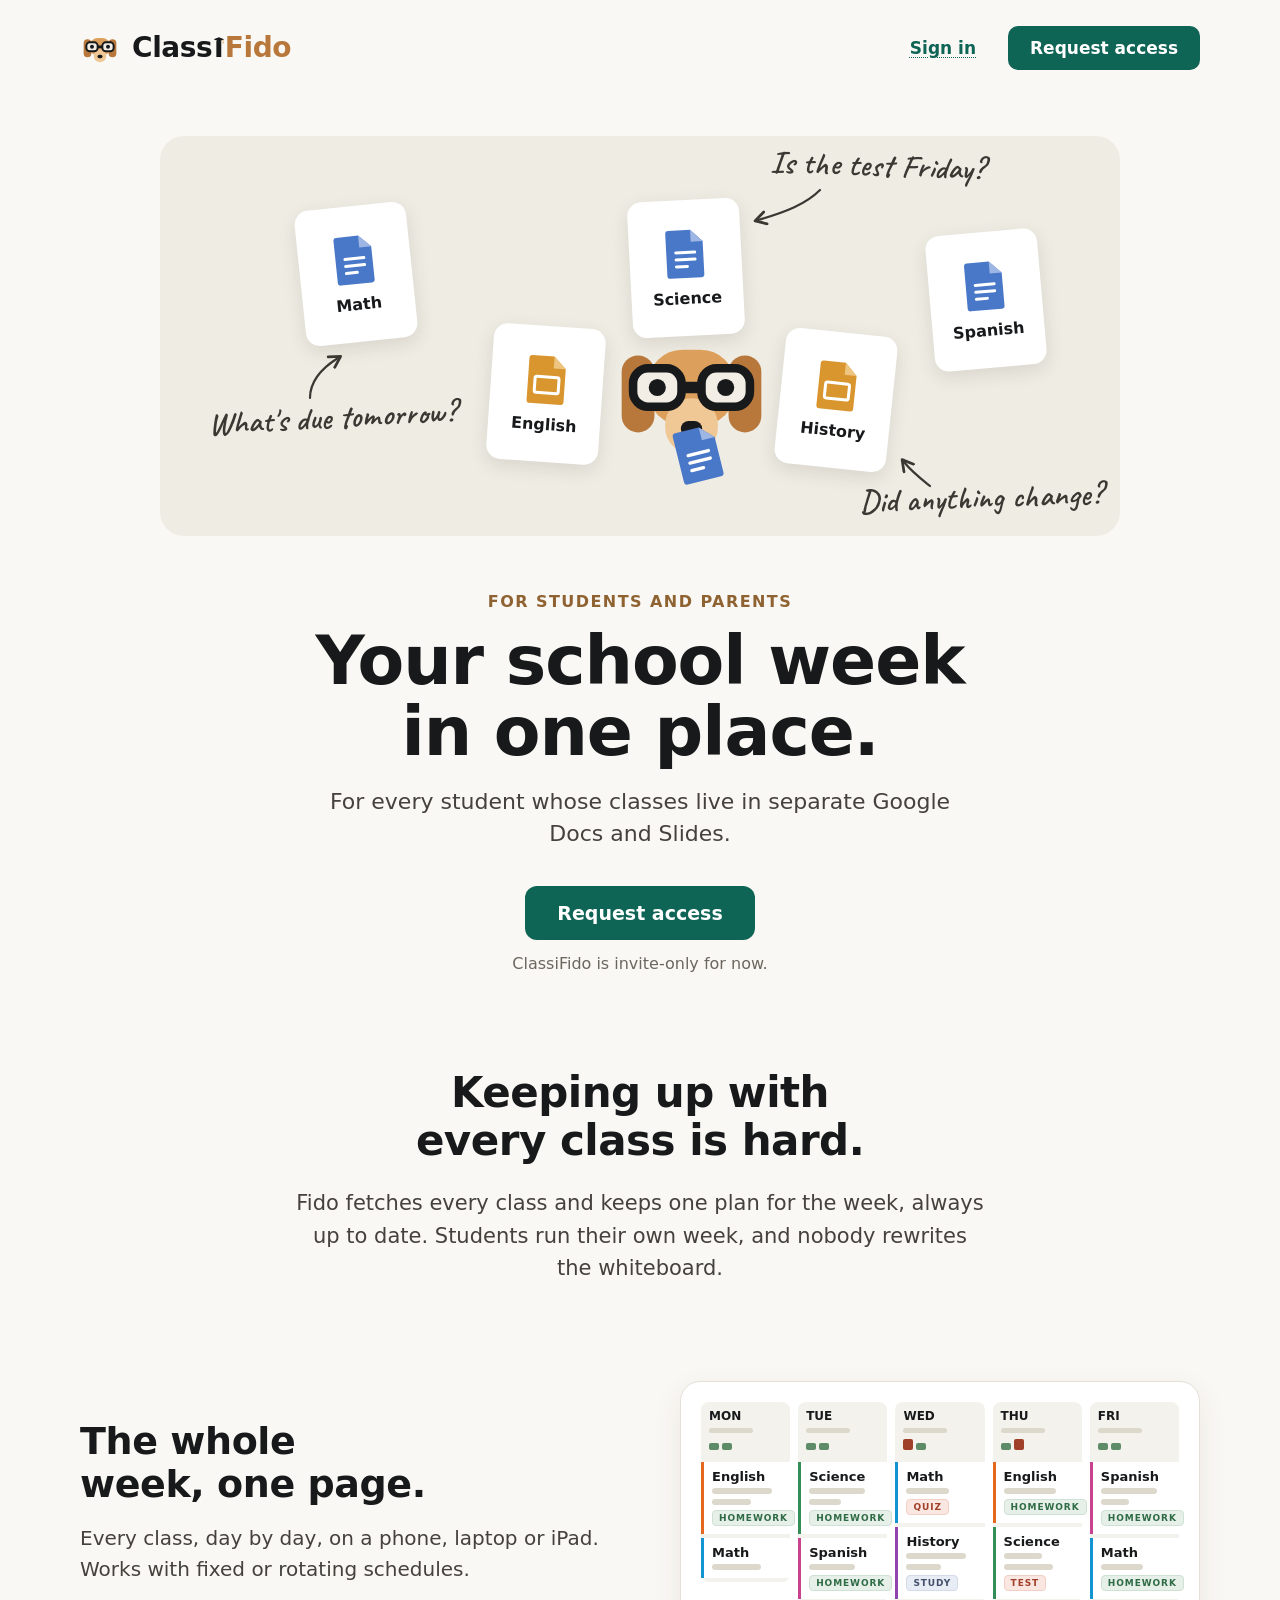
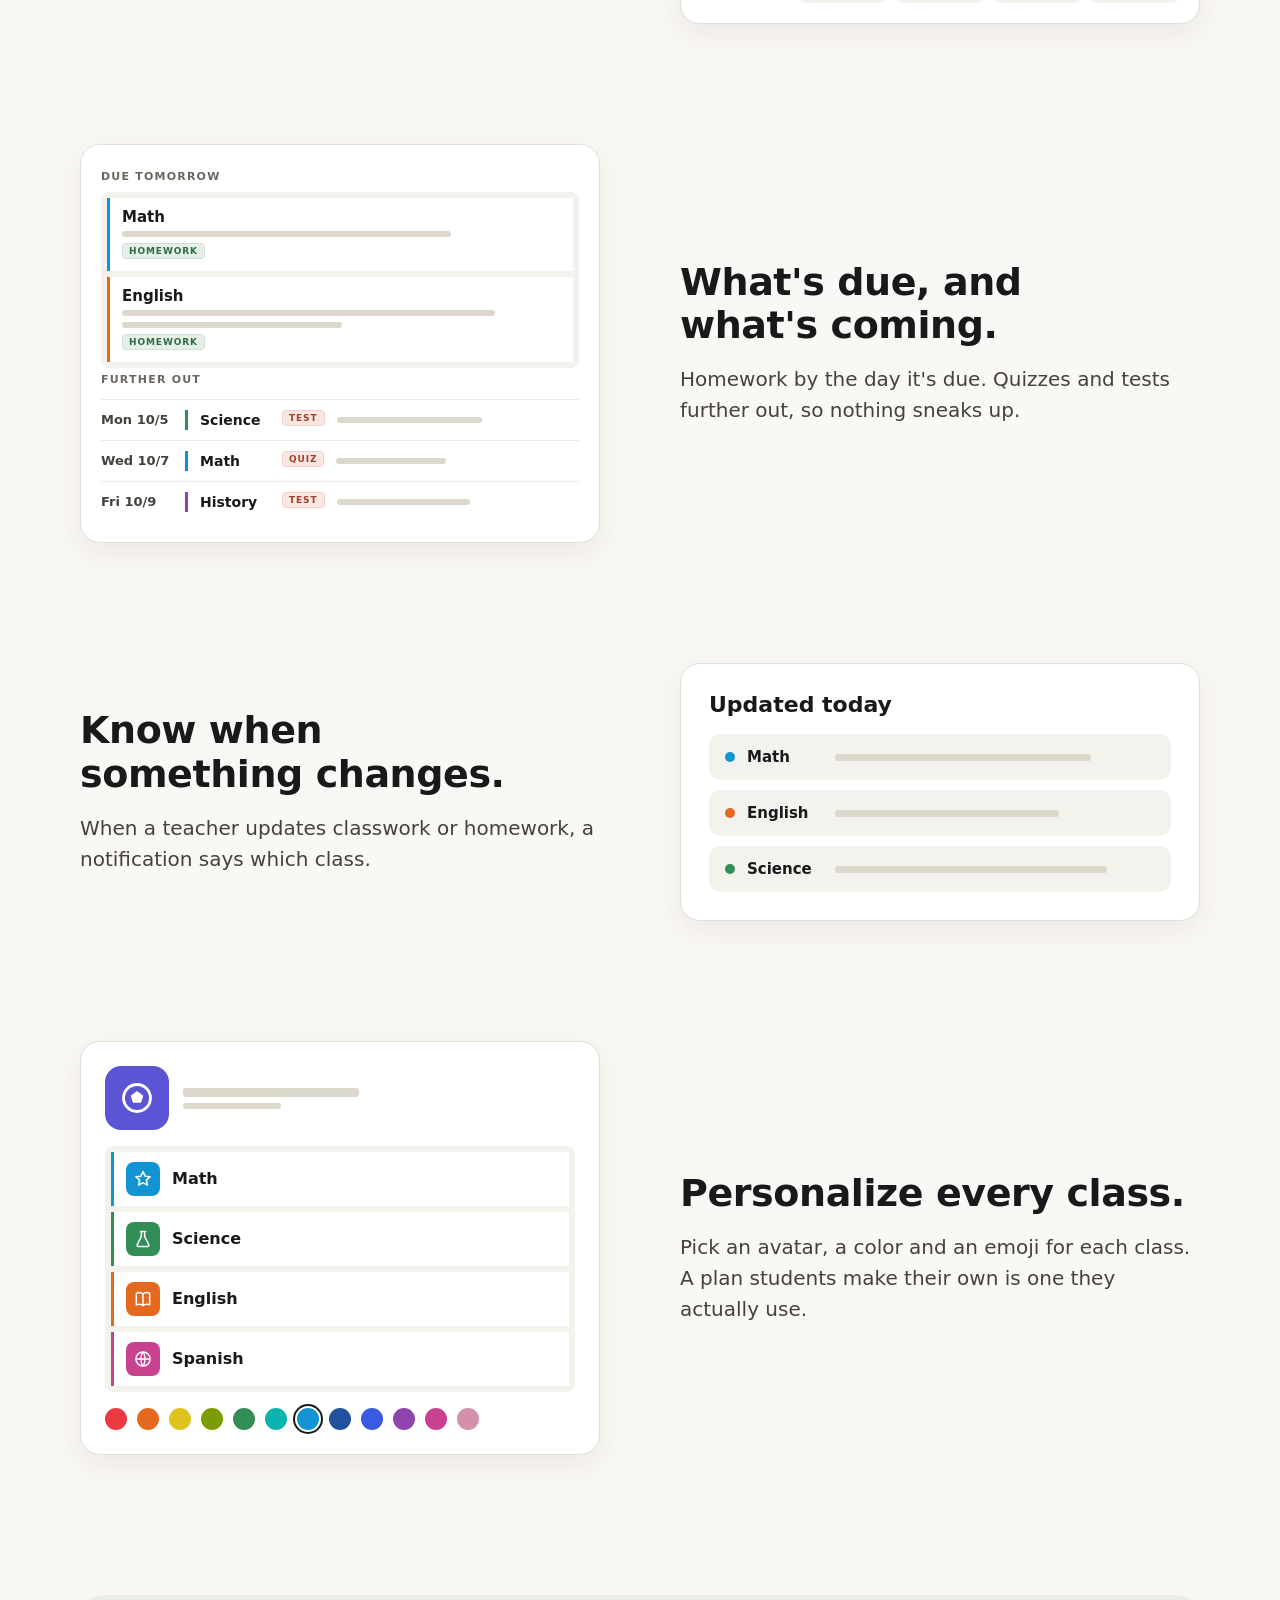
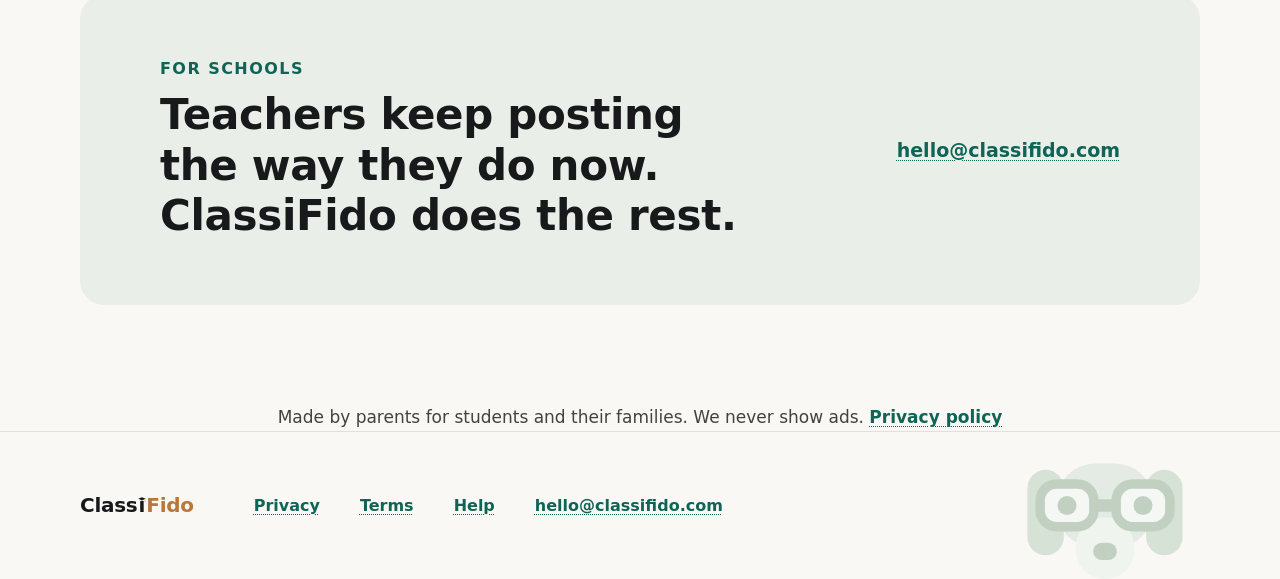
==== index.html @ 6c90ac9f "The homepage the mockups describe, and the name spelled ClassiFido The landing page was a lockup, a " ====
<!doctype html>
<html lang="en">
<head>
<meta charset="utf-8">
<meta name="viewport" content="width=device-width,initial-scale=1">
<title>ClassiFido</title>
<meta name="description" content="For every student whose classes live in separate Google Docs and Slides.">
<meta property="og:type" content="website">
<meta property="og:url" content="https://classifido.com/">
<meta property="og:title" content="ClassiFido">
<meta property="og:description" content="Your school week in one place.">
<style>
/* =========================================================================
 * THE NAME TREATMENT HERE IS A COPY OF THE SIGN-IN PAGE'S OUTPUT.
 * =========================================================================
 *
 * Every value below -- the wordmark rules, the cap's placement and its three
 * em steps -- was taken from what `src/render.py` in the product repo
 * actually rendered, by calling `render.sign_in_page()` and reading the
 * document it returned. Nothing here was redrawn, re-derived, or measured
 * off a screenshot, and the homepage redesign did not touch a character of
 * it: the rules were lifted out of the previous version of this file
 * mechanically and written back.
 *
 * **Why a copy and not a third implementation.** The mortarboard's optical
 * scale is already a deliberate duplication: `web/src/Wordmark.jsx` and
 * `render.py` both hold it because Python cannot import JSX, and
 * `tests/test_wordmark_cap.py` keeps the pair honest with a shared ten-input
 * golden table. A third hand-drawn copy would be a third answer to the same
 * question with no test behind it. This file is a rendered artifact instead:
 * when render.py's changes, re-run it and re-copy. See the README.
 *
 * **The lockup now appears twice on this page, in the bar and in the footer,
 * at two sizes, and that changed nothing here.** `.wordmark` reads
 * `--wordmark` and the cap is in `em`, so a size is asked for by declaring
 * `--wordmark` on the element that wants it -- which `/site.css` does, for
 * those two places, and which leaves `.doc h1` on the privacy and terms pages
 * reading the body-level value it always read.
 *
 * **Everything else this page draws is in `/site.css`**, including `.mark`
 * and `.watermark`: the size and position of an image is layout, and this
 * page now places both of them.
 * ---------------------------------------------------------------------- */
.wordmark {
  font-weight: 600;
  letter-spacing: -.015em;
  line-height: 1;
  white-space: nowrap;
  color: #17191b;
  font-size: var(--wordmark);
}
.i { position: relative; display: inline-block; line-height: 1; margin: 0 .06em; }
.cap {
  position: absolute;
  left: 50%;
  bottom: .60em;
  transform: translateX(-50%);
}
.fido { color: #b8783c; }

/* ---------------------------------------------- sign_in_cap_css(), verbatim */
.cap { width: .40em; height: .304em; }
@media (max-width: 1014px) { .cap { width: .40em; height: .304em; } }
@media (max-width: 612px) { .cap { width: .42em; height: .319em; } }
</style>
<link rel="stylesheet" href="/site.css">
</head>
<body>
<div class="home">
<svg width="0" height="0" aria-hidden="true" focusable="false" style="position:absolute">
<symbol id="doc-text" viewBox="0 0 40 50"><path d="M4 1h22l12 12v33a3 3 0 0 1-3 3H4a3 3 0 0 1-3-3V4a3 3 0 0 1 3-3z" fill="#4a78c8"></path><path d="M26 1v12h12z" fill="#9db6e3"></path><rect x="9" y="22" width="22" height="3" rx="1.5" fill="#fff"></rect><rect x="9" y="29" width="22" height="3" rx="1.5" fill="#fff"></rect><rect x="9" y="36" width="14" height="3" rx="1.5" fill="#fff"></rect></symbol>
<symbol id="doc-slide" viewBox="0 0 40 50"><path d="M4 1h22l12 12v33a3 3 0 0 1-3 3H4a3 3 0 0 1-3-3V4a3 3 0 0 1 3-3z" fill="#d9962e"></path><path d="M26 1v12h12z" fill="#edc580"></path><rect x="8" y="22" width="24" height="16" rx="2" fill="none" stroke="#fff" stroke-width="3"></rect></symbol>
<symbol id="i-face" viewBox="0 0 24 24"><circle cx="12" cy="12" r="8.5" fill="none" stroke="#fff" stroke-width="1.8"></circle><path d="M12 7.5l4 3-1.5 4.5h-5L8 10.5z" fill="#fff"></path></symbol>
<symbol id="i-star" viewBox="0 0 24 24"><path d="M12 3l2.6 5.6 6 .7-4.5 4.1 1.2 6L12 16.4 6.7 19.4l1.2-6L3.4 9.3l6-.7z" fill="none" stroke="#fff" stroke-width="1.8" stroke-linejoin="round"></path></symbol>
<symbol id="i-flask" viewBox="0 0 24 24"><path d="M9 3h6M10 3v6L5 19a1.5 1.5 0 0 0 1.3 2h11.4A1.5 1.5 0 0 0 19 19l-5-10V3" fill="none" stroke="#fff" stroke-width="1.8" stroke-linejoin="round" stroke-linecap="round"></path></symbol>
<symbol id="i-book" viewBox="0 0 24 24"><path d="M4 5c3-1 6-1 8 1 2-2 5-2 8-1v14c-3-1-6-1-8 1-2-2-5-2-8-1z M12 6v14" fill="none" stroke="#fff" stroke-width="1.8" stroke-linejoin="round"></path></symbol>
<symbol id="i-globe" viewBox="0 0 24 24"><circle cx="12" cy="12" r="8.5" fill="none" stroke="#fff" stroke-width="1.8"></circle><path d="M3.5 12h17M12 3.5c3 3 3 14 0 17M12 3.5c-3 3-3 14 0 17" fill="none" stroke="#fff" stroke-width="1.6"></path></symbol>
</svg>

<header class="site-head">
<a class="site-lockup" href="/" aria-label="ClassiFido">
<img class="mark" src="[data-uri]" alt="" aria-hidden="true">
<div class="wordmark" aria-label="ClassiFido">Class<span class="i">ı<img class="cap" src="[data-uri]" alt="" aria-hidden="true"></span><span class="fido">Fido</span></div>
</a>
<nav>
<a href="https://app.classifido.com">Sign in</a>
<a class="btn" href="mailto:hello@classifido.com?subject=Request%20access">Request access</a>
</nav>
</header>

<section class="hero" id="top">
<div class="hero-art">
<div class="hero-card c-math"><svg viewBox="0 0 40 50" aria-hidden="true"><use href="#doc-text"></use></svg><span>Math</span></div><div class="hero-card c-english"><svg viewBox="0 0 40 50" aria-hidden="true"><use href="#doc-slide"></use></svg><span>English</span></div><div class="hero-card c-science"><svg viewBox="0 0 40 50" aria-hidden="true"><use href="#doc-text"></use></svg><span>Science</span></div><div class="hero-card c-history"><svg viewBox="0 0 40 50" aria-hidden="true"><use href="#doc-slide"></use></svg><span>History</span></div><div class="hero-card c-spanish"><svg viewBox="0 0 40 50" aria-hidden="true"><use href="#doc-text"></use></svg><span>Spanish</span></div>
<img class="mark hero-fido" src="[data-uri]" alt="" aria-hidden="true">
<svg class="hero-doc" viewBox="0 0 40 50" aria-hidden="true"><use href="#doc-text"></use></svg>
<svg class="hero-arrows" viewBox="0 0 960 400" preserveAspectRatio="none" aria-hidden="true">
<defs><marker id="ah" viewBox="0 0 10 10" refX="6" refY="5" markerWidth="7" markerHeight="7" orient="auto"><path d="M1 1L8 5L1 9" fill="none" stroke="#3a3833" stroke-width="1.8" stroke-linecap="round" stroke-linejoin="round"></path></marker></defs>
<path d="M150 262 C 150 244, 162 232, 178 222" fill="none" stroke="#3a3833" stroke-width="2.2" stroke-linecap="round" marker-end="url(#ah)"></path>
<path d="M660 54 C 646 68, 626 76, 598 84" fill="none" stroke="#3a3833" stroke-width="2.2" stroke-linecap="round" marker-end="url(#ah)"></path>
<path d="M770 350 C 760 342, 752 336, 744 326" fill="none" stroke="#3a3833" stroke-width="2.2" stroke-linecap="round" marker-end="url(#ah)"></path>
</svg>
<div class="hand h-due">What's due tomorrow?</div>
<div class="hand h-test">Is the test Friday?</div>
<div class="hand h-change">Did anything change?</div>
</div>
<div class="eyebrow">For students and parents</div>
<h1>Your school week in one place.</h1>
<p class="sub">For every student whose classes live in separate Google Docs and&nbsp;Slides.</p>
<a class="btn" href="mailto:hello@classifido.com?subject=Request%20access">Request access</a>
<p class="note">ClassiFido is invite-only for now.</p>
</section>

<section class="turn">
<h2>Keeping up with every class is hard.</h2>
<p>Fido fetches every class and keeps one plan for the week, always up to date. Students run their own week, and nobody rewrites the whiteboard.</p>
</section>

<section class="feature">
<div class="words"><h2>The whole week, one page.</h2><p>Every class, day by day, on a phone, laptop or iPad. Works with fixed or rotating schedules.</p></div>
<div class="shot week" aria-hidden="true"><div class="day"><div class="dhead"><b>MON</b><div class="ghost"></div><div class="dots"><i></i><i></i></div></div><div class="item keep" style="--k:#e4691e;--o:1"><b>English</b><div class="ghost" style="width:85%"></div><div class="ghost" style="width:55%"></div><span class="chip work">HOMEWORK</span></div><div class="item" style="--k:#1293d2"><b>Math</b><div class="ghost" style="width:70%"></div></div></div><div class="day"><div class="dhead"><b>TUE</b><div class="ghost"></div><div class="dots"><i></i><i></i></div></div><div class="item" style="--k:#338d57"><b>Science</b><div class="ghost" style="width:80%"></div><div class="ghost" style="width:45%"></div><span class="chip work">HOMEWORK</span></div><div class="item" style="--k:#c94290"><b>Spanish</b><div class="ghost" style="width:65%"></div><span class="chip work">HOMEWORK</span></div></div><div class="day"><div class="dhead"><b>WED</b><div class="ghost"></div><div class="dots"><i class="tall"></i><i></i></div></div><div class="item" style="--k:#1293d2"><b>Math</b><div class="ghost" style="width:60%"></div><span class="chip exam">QUIZ</span></div><div class="item keep" style="--k:#9045ae;--o:3"><b>History</b><div class="ghost" style="width:85%"></div><div class="ghost" style="width:50%"></div><span class="chip study">STUDY</span></div></div><div class="day"><div class="dhead"><b>THU</b><div class="ghost"></div><div class="dots"><i></i><i class="tall"></i></div></div><div class="item" style="--k:#e4691e"><b>English</b><div class="ghost" style="width:75%"></div><span class="chip work">HOMEWORK</span></div><div class="item keep" style="--k:#338d57;--o:2"><b>Science</b><div class="ghost" style="width:55%"></div><div class="ghost" style="width:70%"></div><span class="chip exam">TEST</span></div></div><div class="day"><div class="dhead"><b>FRI</b><div class="ghost"></div><div class="dots"><i></i><i></i></div></div><div class="item" style="--k:#c94290"><b>Spanish</b><div class="ghost" style="width:80%"></div><div class="ghost" style="width:40%"></div><span class="chip work">HOMEWORK</span></div><div class="item" style="--k:#1293d2"><b>Math</b><div class="ghost" style="width:60%"></div><span class="chip work">HOMEWORK</span></div></div></div>
</section>
<section class="feature flip">
<div class="words"><h2>What's due, and what's coming.</h2><p>Homework by the day it's due. Quizzes and tests further out, so nothing sneaks up.</p></div>
<div class="shot due" aria-hidden="true"><span class="label">DUE TOMORROW</span><div class="stack"><div class="item" style="--k:#1293d2"><b>Math</b><div class="ghost" style="width:75%"></div><span class="chip work">HOMEWORK</span></div><div class="item" style="--k:#e4691e"><b>English</b><div class="ghost" style="width:85%"></div><div class="ghost" style="width:50%"></div><span class="chip work">HOMEWORK</span></div></div><span class="label">FURTHER OUT</span><div><div class="row" style="--k:#338d57"><span class="when">Mon 10/5</span><span class="bar"></span><span class="who">Science</span><span class="chip exam">TEST</span><div class="fill"><div class="ghost" style="width:60%"></div></div></div><div class="row" style="--k:#1293d2"><span class="when">Wed 10/7</span><span class="bar"></span><span class="who">Math</span><span class="chip exam">QUIZ</span><div class="fill"><div class="ghost" style="width:45%"></div></div></div><div class="row" style="--k:#9045ae"><span class="when">Fri 10/9</span><span class="bar"></span><span class="who">History</span><span class="chip exam">TEST</span><div class="fill"><div class="ghost" style="width:55%"></div></div></div></div></div>
</section>
<section class="feature">
<div class="words"><h2>Know when something changes.</h2><p>When a teacher updates classwork or homework, a notification says which class.</p></div>
<div class="shot upd" aria-hidden="true"><div class="title">Updated today</div><div class="rows"><div class="row" style="--k:#1293d2"><span class="dot"></span><span class="who">Math</span><div class="fill"><div class="ghost" style="height:7px;width:80%"></div></div></div><div class="row" style="--k:#e4691e"><span class="dot"></span><span class="who">English</span><div class="fill"><div class="ghost" style="height:7px;width:70%"></div></div></div><div class="row" style="--k:#338d57"><span class="dot"></span><span class="who">Science</span><div class="fill"><div class="ghost" style="height:7px;width:85%"></div></div></div></div></div>
</section>
<section class="feature flip">
<div class="words"><h2>Personalize every class.</h2><p>Pick an avatar, a color and an emoji for each class. A plan students make their own is one they actually use.</p></div>
<div class="shot pers" aria-hidden="true"><div class="me"><span class="av"><svg width="38" height="38" viewBox="0 0 24 24" aria-hidden="true"><use href="#i-face"></use></svg></span><div class="lines"><div class="ghost"></div><div class="ghost"></div></div></div><div class="list"><div class="row" style="--k:#1293d2"><span class="ic"><svg width="20" height="20" viewBox="0 0 24 24" aria-hidden="true"><use href="#i-star"></use></svg></span><b>Math</b></div><div class="row" style="--k:#338d57"><span class="ic"><svg width="20" height="20" viewBox="0 0 24 24" aria-hidden="true"><use href="#i-flask"></use></svg></span><b>Science</b></div><div class="row" style="--k:#e4691e"><span class="ic"><svg width="20" height="20" viewBox="0 0 24 24" aria-hidden="true"><use href="#i-book"></use></svg></span><b>English</b></div><div class="row" style="--k:#c94290"><span class="ic"><svg width="20" height="20" viewBox="0 0 24 24" aria-hidden="true"><use href="#i-globe"></use></svg></span><b>Spanish</b></div></div><div class="swatches"><i class="" style="--k:#ed3942"></i><i class="" style="--k:#e4691e"></i><i class="" style="--k:#dec31e"></i><i class="" style="--k:#7b9c03"></i><i class="" style="--k:#338d57"></i><i class="" style="--k:#09b4ae"></i><i class="on" style="--k:#1293d2"></i><i class="" style="--k:#21519f"></i><i class="" style="--k:#395ae1"></i><i class="" style="--k:#9045ae"></i><i class="" style="--k:#c94290"></i><i class="" style="--k:#d290ab"></i></div></div>
</section>

<section class="schools">
<div>
<div class="eyebrow">For schools</div>
<h2>Teachers keep posting the way they do now. ClassiFido does the rest.</h2>
</div>
<a href="mailto:hello@classifido.com">hello@classifido.com</a>
</section>

<p class="made">Made by parents for students and their families. We never show ads. <a href="/privacy">Privacy policy</a></p>

<footer class="site-footer">
<img class="watermark" src="[data-uri]" alt="" aria-hidden="true">
<div class="foot-lockup"><div class="wordmark" aria-label="ClassiFido">Class<span class="i">ı<img class="cap" src="[data-uri]" alt="" aria-hidden="true"></span><span class="fido">Fido</span></div></div>
<nav>
<a href="/privacy">Privacy</a>
<a href="/terms">Terms</a>
<a href="/help/class-link">Help</a>
<a href="mailto:hello@classifido.com">hello@classifido.com</a>
</nav>
</footer>

</div>
</body>
</html>
---- site.css ----
/* =========================================================================
 * THE ONE STYLESHEET. Every page in this repo links this file and declares
 * nothing of its own that this file already answers.
 * =========================================================================
 *
 * The faces, the ground, the ink, the accent and the whole type scale below
 * were lifted out of `index.html`, which took them from what `src/render.py`
 * in the product repo actually rendered -- see the README. They lived in
 * three copies (index, privacy, terms) until the two documents landed;
 * three copies of one answer is three answers waiting to drift, so they are
 * here once now. Re-copying from render.py means editing THIS file.
 *
 * What is NOT here: the name treatment. `.wordmark` / `.i` / `.cap` /
 * `.fido` and the three cap size rules stay inline in `index.html`, because
 * they are a rendered artifact of one function -- `render.sign_in_page()` --
 * and re-copying them means replacing that block, not editing this file.
 *
 * `.mark` and `.watermark` USED to be named in this sentence and are not any
 * more: they are the size and the position of an image, which is layout, and
 * the homepage now places both in two places each. They live below with the
 * rest of the homepage. The image data itself is untouched and there is still
 * exactly one drawing of the dog and one of the faded dog.
 * ---------------------------------------------------------------------- */

@font-face { font-family: "Source Sans 3"; font-style: normal; font-weight: 400;
             font-display: swap;
             src: url("/fonts/SourceSans3-Regular.ttf.woff2") format("woff2"); }
@font-face { font-family: "Source Sans 3"; font-style: normal; font-weight: 600;
             font-display: swap;
             src: url("/fonts/SourceSans3-Semibold.ttf.woff2") format("woff2"); }
/* The hand-written face, and the ONLY thing set in it is the homepage's three
   notes. Self-hosted like the other two: the mockup pulled this from Google
   Fonts and the privacy policy promises no third-party request of any kind, so
   the file sits in `/fonts` with its OFL notice in `fonts/LICENSE.md`. Weight
   600 only -- there is no other weight of it on this site to want. */
@font-face { font-family: "Caveat"; font-style: normal; font-weight: 600;
             font-display: swap;
             src: url("/fonts/Caveat-SemiBold.woff2") format("woff2"); }

*, *::before, *::after { box-sizing: border-box; }
html, body { height: 100%; }
html { -webkit-text-size-adjust: 100%; }

/* The variable block is the sign-in page's, with the rows this site has no
   element for -- the buttons, the field, the two provider marks -- left out.
   The values that remain are untouched. */
body {
  margin: 0;
  background: #faf8f4;
  color: #17191b;
  font-family: "Source Sans 3", system-ui, sans-serif;
  --col-pad: 80px;
  --wordmark: 46px;
  --small: 16px;
}
@media (max-width: 1014px) {
  body { --col-pad: 64px; --wordmark: 42px; --small: 15.5px;
  }
}
@media (max-width: 612px) {
  body { --col-pad: 26px; --wordmark: 33px; --small: 14.5px;
  }
}

/* ------------------------------------------------------------------ links
 *
 * The face is `web/src/link.css`'s, and the sign-in page's `.secondary`
 * carries the same three declarations for the same reason -- dotted 1px at
 * 3px offset, solid 1.5px on hover. Underlined at rest because the iPad this
 * site is read on has no hover.
 *
 * **600 is the one deliberate departure from `.secondary`.** That control is
 * a de-emphasised way out from under a white button; on the landing page
 * these links are the only controls there is, and `link.css` states an
 * action link takes the accent and 600. Reported rather than taken quietly.
 */
a {
  color: #0e6455;
  font-weight: 600;
  text-decoration: underline dotted;
  text-decoration-thickness: 1px;
  text-underline-offset: 3px;
}
a:hover {
  text-decoration-style: solid;
  text-decoration-thickness: 1.5px;
}
/* The sign-in page's own focus ring, off `.address:focus-visible`. */
a:focus-visible { outline: 2px solid #0e6455; outline-offset: 1px; border-radius: 2px; }

/* **A 44px touch target that costs the copied rhythm nothing.** A link
   standing on its own -- in the landing page's `nav`, in a contact line, in
   a document's footer -- gets 13px top and bottom on a line box of about
   20px, which gets a finger to 46px. That pad is invisible, and left alone
   it would push each group 26px further down than the sign-in page's
   `.action` sits; the negative margins give exactly that pad back, so the
   gaps a reader SEES are the copied ones.

   Scoped, because a link inside running prose must NOT be an inline-block
   with 13px of padding -- in a wrapped paragraph that overlaps the lines
   above and below it. In prose a link takes the face above and the size of
   the sentence it sits in, and nothing more. */
nav a, .contact a {
  display: inline-block;
  font-size: var(--small);
  padding: 13px 4px;
}
nav, .contact { margin: -13px 0; }

/* The row itself. Column-gap is the separator's room; row-gap is what keeps
   the links readable if a narrow phone wraps them. The landing page centres
   this row under its lockup; a document's footer leaves it ranged left with
   the prose above it, which is flex's own default. */
nav {
  display: flex;
  flex-wrap: wrap;
  align-items: center;
  gap: 4px 28px;
}

/* -------------------------------------------------- the document pages
 *
 * /privacy and /terms are a page type the sign-in page has no equivalent of,
 * so the rules below are this repo's own. They are derived from the scale
 * above rather than being a second answer to it: the title is `--wordmark`,
 * and `--section` is the one step the scale was missing below it. No new
 * colour, no second face.
 *
 * **`--prose` is its own row.** It was once shared with `--tagline`, the
 * sign-in page's single centred line under the lockup, at 21px for both --
 * which is one value answering two questions, and 21px was too large for
 * nine pages of running text on a phone. Splitting them let this one drop
 * without moving the other. `--tagline` itself is gone now: the homepage it
 * belonged to has been replaced and no element asks for it.
 *
 * The measure is in `ch`, so the readable line length is a count of
 * characters at whatever size the breakpoint above has chosen -- it cannot
 * fall out of step with the type the way a pixel width would. It is written
 * on `.doc` and NOT hoisted into a variable up here, because `ch` is
 * resolved where it is DECLARED: on `body`, which carries no font-size of
 * its own, `62ch` silently means 62 characters of the browser's 16px
 * default and stops tracking the scale entirely. Measured in the browser at
 * 1440px: it came out a fixed 493px at every breakpoint. */
body { --section: 27px; --prose: 18px; }
@media (max-width: 1014px) { body { --section: 25px; --prose: 17.5px; } }
@media (max-width: 612px)  { body { --section: 21px; --prose: 16px; } }

/* A document starts near the top of the screen, because it has a title there.
   The old landing page did the opposite -- it held its lockup down the page,
   on `--pad-top`, to where a family meets the same lockup one click later --
   and that variable went out with it. */
.page {
  min-height: 100%;
  padding: 56px var(--col-pad) calc(64px + env(safe-area-inset-bottom));
}
@media (max-width: 612px) { .page { padding-top: 34px; } }

.doc {
  display: block;
  width: 100%;
  /* The prose size lives here so the `ch` below resolves against it, and so
     every child inherits the running-text size without restating it. Because
     the measure is in `ch`, dropping the size narrows the column and leaves
     the LINE LENGTH where it was. Measured at 1440px by dividing the column
     by the width the same text occupies unwrapped: 70 characters a line at
     21px, at 18px and at 16px, and 70 at every breakpoint. The column moved
     605px -> 519px and the reading rhythm did not move at all. That is the
     whole point of the unit. (An earlier note here guessed ~65 off an
     average-glyph estimate; 70 is the measured figure.) */
  font-size: var(--prose);
  max-width: 58ch;
  margin: 0 auto;
  /* Left-ranged, unlike the landing page. Three centred lines under a mark
     are a lockup; nine pages of centred prose are unreadable. */
  text-align: left;
  /* A long address or a long hyphenated run must break rather than push the
     column sideways on a 320px phone. */
  overflow-wrap: break-word;
}

/* **A page whose subject is a picture, not a paragraph.** `.doc`'s 58ch is a
   READING measure and it is right for nine pages of prose; a 1920x1080 screen
   recording of a browser inside it is 520px wide, which is smaller than the
   window being demonstrated and leaves the thing the video is pointing at
   unreadable. So the column opens up for this one page and the type scale,
   the ink and the rhythm are untouched -- the heading above the video sits
   where every other heading on the site sits.

   **A ceiling and not a full-bleed.** 900px is about half a 1080p frame and
   is where a screen recording stops gaining legibility; past it the video
   grows and the page starts to read as an application rather than a page. */
.doc.is-wide { max-width: 900px; }

/* **The video fills whatever column it is given and keeps its own shape.**
   `width: 100%` with `height: auto` overrides the intrinsic `width`/`height`
   attributes on the element -- those are there so the browser reserves the
   right box before the file arrives and the heading does not jump when it
   does.

   **A black ground, because the letterbox is part of the control.** The
   first frame has not arrived while the metadata loads, and the page's warm
   ground showing through a video-shaped hole reads as a broken image. */
.help-video {
  display: block;
  width: 100%;
  height: auto;
  margin-top: 28px;
  background: #000;
  border-radius: 10px;
}

.doc h1 {
  margin: 0;
  font-weight: 600;
  letter-spacing: -.015em;
  line-height: 1;
  font-size: var(--wordmark);
}
/* The date, at the size and the muted ink the site gives its small text. */
.doc .updated {
  margin: 14px 0 0;
  color: #4a4f52;
  font-size: var(--small);
}
.doc h2 {
  margin: 1.9em 0 0;
  font-weight: 600;
  letter-spacing: -.01em;
  line-height: 1.2;
  font-size: var(--section);
}
.doc p, .doc li {
  margin: 0;
  line-height: 1.45;
}
/* The site's line-height is 1.45 and stays 1.45. A document gets its air
   between paragraphs instead of inside them, which leaves the reading
   texture identical to the landing page's line. */
.doc p { margin-top: .85em; }
.doc h2 + p { margin-top: .6em; }
.doc strong { font-weight: 600; }

.doc ul { margin: .85em 0 0; padding-left: 1.15em; }
.doc li { margin-top: .4em; padding-left: .2em; }
.doc li::marker { color: #b8783c; }

/* The way back. Sits below a rule at the muted ink, and holds the same three
   links the landing page holds. */
.doc .footer {
  margin-top: 2.6em;
  padding-top: 1.4em;
  border-top: 1px solid #e6e1d7;
}

/* =========================================================================
 * THE HOMEPAGE.
 * =========================================================================
 *
 * Everything from here down has an element on `/` and nowhere else. The two
 * documents are untouched by it.
 *
 * **Where the numbers came from.** Bradley's approved mockups -- a 1440px
 * canvas and a 390px one -- were read for layout, spacing and colour, and
 * rebuilt here as ordinary CSS. The mockups' own wrapper, their Google Fonts
 * link and their redrawn dog and wordmark were NOT copied; the marks on this
 * site are the marks that were already on it.
 *
 * **Four departures from the mockup, all deliberate, all listed.**
 *
 * 1. `700` became `600` everywhere. The mockup set its headings in Bold and
 *    this site self-hosts Regular and Semibold only. Asking for 700 would
 *    either fetch a third file or let the browser smear the 600 into a fake
 *    bold, and Bradley's instruction is that the heading weight is the
 *    Semibold already in `/fonts`.
 *
 * 2. The greens are the site's `#0e6455`, not the mockup's `#3E5E50`. The
 *    site's green is the product's: it is what `a` has always been here, it
 *    is `web/src/link.css`'s, and a family meets it again one click later on
 *    the sign-in page. Two greens a shade apart, one on the homepage and one
 *    everywhere else, is the drift this stylesheet exists to prevent. This is
 *    a visible difference from the approved picture and it is Bradley's call
 *    to reverse.
 *
 * 3. The eyebrow's brown is `#8f6231`, darker than either the mockup's
 *    `#A57C47` or the site's own `#b8783c`. Measured on this ground those two
 *    read at 3.55:1 and 3.42:1, and this is 16px text, not a graphic -- it
 *    needs 4.5:1 and gets 5.00:1. The dog and the wordmark keep their own
 *    warm brown untouched; a logotype is not held to a text ratio.
 *
 * 4. The ground stays `#faf8f4` and the ink stays `#17191b`. The mockup's
 *    `#F8F7F3` and `#1C1B19` differ by two and five parts in 255; matching
 *    them exactly would move the privacy policy and the terms for a
 *    difference no eye can find.
 * ---------------------------------------------------------------------- */

/* The homepage's own rows on the scale. They sit beside the document pages'
   `--section` / `--prose` rather than replacing anything: the two page types
   answer different questions and a shared value between them would be a
   coincidence, not a concept.

   `--art` is the odd one and is explained where it is used. */
body {
  /* `--page-pad` is not `--col-pad` and the two are not going to be merged.
     They are both a side gutter and they answer different questions: a
     document wants its reading column pulled well in from a phone's edge
     (26px), and a marketing page wants to give a five-column picture every
     pixel it can get (24px). They happen to agree at 80px on a wide screen
     and part company at both breakpoints below it. */
  --page-pad: 80px;
  --h1: 68px;
  --h2-lead: 42px;
  --h2: 38px;
  --sub: 22px;
  --lead: 21px;
  --body-copy: 20px;
  --eyebrow: 16px;
  --note: 16px;
  --btn: 19px;
  --nav-link: 17px;
  --art: min(16px, calc(1.6667vw - 2.6667px));
  --art-ratio: 2.4;
  --card-w: 7em;
  --card-h: 8.5em;
  --hand: 2em;
  --hero-mark: 10.7em;
  --hero-doc: 2.75em;
  --footer-dog: 190px;
}
@media (max-width: 1014px) {
  body {
    --page-pad: 48px;
    --h1: 50px; --h2-lead: 34px; --h2: 30px; --sub: 20px; --lead: 19px;
    --body-copy: 19px; --eyebrow: 15px; --note: 15px; --btn: 18px;
    --nav-link: 16px;
    --art: min(16px, calc(1.6667vw - 1.6px));
    --footer-dog: 156px;
  }
}
@media (max-width: 612px) {
  body {
    --page-pad: 24px;
    --h1: 40px; --h2-lead: 30px; --h2: 28px; --sub: 18px; --lead: 18px;
    --body-copy: 18px; --eyebrow: 14px; --note: 15px; --btn: 18px;
    --nav-link: 16px;
    /* A different picture, so a different base: the phone mockup's panel is
       342 wide and its card labels are 14px, which is 4.094% of the width
       rather than the desktop picture's 1.667%. */
    --art: calc(4.0936vw - 1.9649px);
    --art-ratio: 1.14;
    --card-w: 6em;
    --card-h: 7.2857em;
    --hand: 1.7857em;
    --hero-mark: 7.5em;
    --hero-doc: 2.143em;
    --footer-dog: 120px;
  }
}

/* The homepage's inks. `--warm` is the mockup's running-text grey and
   `--faint` its small print; both were measured on this ground before they
   were written down (9.43:1 and 5.31:1). */
.home {
  --warm: #45423d;
  --faint: #6b675f;
  --eyebrow-ink: #8f6231;
  --panel: #efece4;
  --schools: #eaeee8;
  --tint: #f4f2ec;
  --card-line: #e4e0d6;
  --hair: #eeebe3;
  --ghost: #ddd8cc;
  --card-shadow: 0 10px 30px rgba(60, 50, 30, .08);
}

/* **A widow is a bug on this page.** No heading and no paragraph may leave one
   word alone on its last line. `balance` evens a heading's lines out and
   `pretty` pulls a word back off a paragraph's last line; the few places the
   browser still could not win are held with a non-breaking space in the
   markup, which is why `and&nbsp;Slides` is spelled that way. Scoped to this
   page: the documents' line breaking is not what was asked for and moving it
   would move nine pages of legal text for no reason. */
.home h1, .home h2 { text-wrap: balance; }
.home p { text-wrap: pretty; }

.home {
  min-height: 100%;
  display: flex;
  flex-direction: column;
  overflow-x: clip;
}
.home section { padding-left: var(--page-pad); padding-right: var(--page-pad); }
.home h1, .home h2 { margin: 0; font-weight: 600; }
.home p { margin: 0; }

/* ------------------------------------------------------------------ header */
.site-head {
  padding: 22px var(--page-pad);
  display: flex;
  align-items: center;
  justify-content: space-between;
  gap: 24px;
}
/* The lockup in the bar: the dog and the wordmark that were already on this
   site, at the size this bar wants them.

   **Sized through `--mark` and `--wordmark` and nothing else.** Both rules
   read those two variables, the cap under the dotless i is in `em`, and so
   re-declaring the variables HERE -- on the element, not on `body` -- moves
   the whole lockup together and leaves `.doc h1`, which reads the same
   `--wordmark` at the body level, exactly where it was. No wordmark rule and
   no cap rule is touched.

   The one consequence worth writing down: the cap's three sizes switch on the
   VIEWPORT, because they are `sign_in_cap_css()`'s output and that function
   was keyed to a breakpoint. A 28px wordmark on a wide screen therefore takes
   the step meant for the 46px one. The step is a 5% difference in the cap's
   width, which at 28px is half a pixel. Adding a fourth step would be editing
   a cap rule, and the rule is that those are not edited here. */
/* The dog. One file, two placements -- the bar and the hero picture -- and a
   size is asked for by declaring `--mark` where it is wanted. The rule itself
   is the one that was already here. */
.mark { display: block; border-radius: 24%; width: var(--mark); height: var(--mark); }

.site-lockup {
  --mark: 40px;
  --wordmark: 28px;
  display: flex;
  align-items: center;
  gap: 12px;
  text-decoration: none;
  padding: 6px 0;
}
.site-lockup:hover { text-decoration: none; }
.site-head nav { gap: 4px 28px; }
.site-head nav a { font-size: var(--nav-link); }

/* The one filled control on the page, and the only place white type sits on
   the green. 7.06:1. */
.btn {
  display: inline-block;
  background: #0e6455;
  color: #fff;
  font-weight: 600;
  text-decoration: none;
  border-radius: 10px;
  padding: 12px 22px;
  font-size: var(--nav-link);
}
.btn:hover { background: #0b4e43; text-decoration: none; }
nav a.btn { padding: 12px 22px; }

/* -------------------------------------------------------------------- hero */
.hero {
  padding-top: 40px;
  display: flex;
  flex-direction: column;
  align-items: center;
}

/* **The picture, and why it is measured in `em`.**
 *
 * It is a scatter: five cards, a dog and three hand-written notes at fixed
 * places on a 960x400 field. Percentages hold the POSITIONS at any width, but
 * a card's own size and the type inside it are not percentages of anything,
 * so at 1024px the arrangement would keep its shape while the cards inside it
 * stayed desktop-sized and collided.
 *
 * So the panel carries a font size that tracks its own width, and every size
 * inside it is in `em`. The panel is `min(960px, 100vw - 2 * --page-pad)`
 * wide, and one em is 1/60th of that -- 16px at 960, and exactly
 * proportionally less below it. That is what the `min()` and the subtraction
 * in `--art` say: the vw term is the panel's width, the px term takes the two
 * paddings off it, and the 16px cap is the panel hitting its maximum.
 *
 * (A container query would say this more directly. It would also fail silently
 * -- as a dropped declaration and a pile of default-sized elements -- on a
 * browser that does not have them, and this is a page that has to draw on
 * whatever a school hands a family.)
 */
.hero-art {
  position: relative;
  width: 100%;
  max-width: 960px;
  aspect-ratio: var(--art-ratio);
  background: var(--panel);
  border-radius: 24px;
  overflow: hidden;
  font-size: var(--art);
}
.hero-card {
  position: absolute;
  width: var(--card-w);
  height: var(--card-h);
  background: #fff;
  border-radius: .875em;
  box-shadow: 0 .375em 1.125em rgba(60, 50, 30, .12);
  display: flex;
  flex-direction: column;
  align-items: center;
  justify-content: center;
  gap: .7em;
}
.hero-card span { font-size: 1em; font-weight: 600; line-height: 1; }
.hero-card svg { width: 2.5em; height: auto; display: block; }

.c-math    { left: 14.58%; top: 17.5%; transform: rotate(-6deg); }
.c-english { left: 34.38%; top: 47.5%; transform: rotate(4deg); }
.c-science { left: 48.96%; top: 16%;   transform: rotate(-3deg); }
.c-history { left: 64.58%; top: 49%;   transform: rotate(6deg); }
.c-spanish { left: 80.21%; top: 24%;   transform: rotate(-5deg); }

/* Fido, holding a document. The dog is `img.mark` -- the same file, the same
   bytes, as the dog in the bar above and as the faded one in the corner
   below -- sized through `--mark` exactly as the bar's is. The document is
   not a mark; it is one of this page's abstract documents, drawn like the
   five on the cards. */
.hero-fido { --mark: var(--hero-mark); position: absolute; left: 46.49%; top: 42.79%; }
/* **Anchored at the top edge of the paper, not at its middle.** Whatever
   angle it is turned to, the corner in his teeth has to stay in his teeth:
   `transform-origin: top center` pins the point that is being held and swings
   the rest of the sheet below it. `left` is the mouth's own centre line --
   52.5% of the way across the mark, which lands at 55.4% of the panel. */
.hero-doc {
  position: absolute;
  left: 55.4%;
  top: 73%;
  width: var(--hero-doc);
  height: auto;
  display: block;
  transform-origin: top center;
  transform: translateX(-50%) rotate(-14deg);
}

/* The arrows that tie each note to what it is asking about. Their own
   viewBox is the panel's 960x400, so they scale with it and need no
   positioning of their own. The phone picture has none: the notes there are
   stacked in a clear corner and an arrow would have nowhere to go. */
.hero-arrows {
  position: absolute;
  left: 0;
  top: 0;
  width: 100%;
  height: 100%;
  pointer-events: none;
}
.hand {
  position: absolute;
  font-family: "Caveat", "Comic Sans MS", cursive;
  font-weight: 600;
  font-size: var(--hand);
  line-height: 1;
  color: #3a3833;
  white-space: nowrap;
}
.h-due    { left: 5%;     top: 66.5%; transform: rotate(-3deg); }
.h-test   { left: 63.54%; top: 3.5%;  transform: rotate(2deg); }
.h-change { left: 72.92%; top: 86.5%; transform: rotate(-2deg); }

.eyebrow {
  margin-top: 56px;
  font-size: var(--eyebrow);
  font-weight: 600;
  letter-spacing: .09em;
  text-transform: uppercase;
  color: var(--eyebrow-ink);
}
.hero h1 {
  margin-top: 14px;
  font-size: var(--h1);
  line-height: 1.05;
  letter-spacing: -.015em;
  text-align: center;
}
.hero .sub {
  margin-top: 18px;
  font-size: var(--sub);
  line-height: 1.45;
  color: var(--warm);
  text-align: center;
  max-width: 640px;
}
.hero .btn {
  margin-top: 36px;
  font-size: var(--btn);
  padding: 16px 32px;
  border-radius: 12px;
}
.hero .note {
  margin-top: 14px;
  font-size: var(--note);
  color: var(--faint);
}

/* ------------------------------------------------------- the centred turn */
.turn {
  padding-top: 96px;
  display: flex;
  flex-direction: column;
  align-items: center;
  gap: 22px;
  text-align: center;
}
.turn h2 { font-size: var(--h2-lead); line-height: 1.15; letter-spacing: -.012em; max-width: 760px; }
.turn p  { font-size: var(--lead); line-height: 1.55; color: var(--warm); max-width: 760px; }

/* ---------------------------------------------------------------- features
 *
 * Two columns above the site's wide breakpoint and one below it, which is the
 * same 1014px the rest of the scale turns on. The mockup alternates which
 * side the words sit on; on one column the words always come first, because
 * a picture with no sentence yet attached to it is a puzzle. `order` does
 * that without a second DOM order to keep in step. */
.feature {
  padding-top: 96px;
  display: grid;
  grid-template-columns: repeat(2, minmax(0, 1fr));
  gap: 80px;
  align-items: center;
  /* **`width: 100%` is load-bearing and not decoration.** `.home` is a column
     flex container, and an `auto` side margin on a flex item switches it from
     stretching to shrink-to-fit. Without this the single-column feature sat
     at its own content width -- 908px inside a 940px section at 1100px wide
     -- and the pictures quietly stopped filling the page they were given.
     With it, `margin: 0 auto` does the one job it is here for: centring the
     grid once it is narrower than the section, past 1280. */
  width: 100%;
  max-width: 1280px;
  margin: 0 auto;
}
.feature + .feature { padding-top: 120px; }
.feature.flip .words { order: 1; }
.feature.flip .shot  { order: 0; }
.feature .words { display: flex; flex-direction: column; gap: 16px; }
.feature h2 { font-size: var(--h2); line-height: 1.15; letter-spacing: -.011em; }
.feature p  { font-size: var(--body-copy); line-height: 1.55; color: var(--warm); }
/* **Two columns only where the week picture fits in one of them, and that is
   1200px -- not the 1014 the rest of the scale turns on.** The week is five
   day columns and a day has to hold the word HOMEWORK; measured across the
   range, the column falls under 80px below 1200 and the chip hangs out of
   Monday and over Tuesday. It does not overflow the CARD, which is what
   makes it easy to miss: the card is fine and the column inside it is not.
   So the pictures get the whole width from 1200 down, where they are also
   simply easier to read. */
@media (max-width: 1200px) {
  /* One column, and a ceiling on it. Given the whole 1200px a picture of a
     week becomes a metre of abstract grey bars, and the sentence above it a
     line no one can track back to its own start. 820px is where both stay
     the size they are on a laptop. */
  .feature { grid-template-columns: minmax(0, 1fr); gap: 24px; max-width: 820px; }
  .feature .words, .feature.flip .words { order: 0; }
  .feature .shot,  .feature.flip .shot  { order: 1; }
}
@media (max-width: 1014px) {
  .feature { padding-top: 64px; }
  .feature + .feature { padding-top: 72px; }
  .turn { padding-top: 64px; }
}

/* ------------------------------------------------- the product pictures
 *
 * Grey bars where a sentence would be, and class names that are school
 * subjects and nothing else. Nothing here is a screenshot and no child's name
 * or work appears on this page at any width. */
.shot {
  background: #fff;
  border: 1px solid var(--card-line);
  border-radius: 20px;
  box-shadow: var(--card-shadow);
  padding: 20px;
}
.ghost { height: 6px; border-radius: 3px; background: var(--ghost); }
.chip {
  align-self: flex-start;
  font-size: 9px;
  font-weight: 600;
  letter-spacing: .1em;
  padding: 2px 6px;
  border-radius: 4px;
  white-space: nowrap;
}
.chip.work { color: #2f6b45; background: #e6f0e8; border: 1px solid #cfe0d4; }
.chip.exam { color: #a0402a; background: #fbe7e1; border: 1px solid #f2cfc4; }
.chip.study { color: #44506b; background: #e8ecf4; border: 1px solid #d3dae8; }

/* The week. Five columns at every width -- a week that reflows into a list is
   no longer the thing the heading above it is naming. */
.week { display: grid; grid-template-columns: repeat(5, minmax(0, 1fr)); gap: 8px; align-items: start; }
.week .day { display: flex; flex-direction: column; gap: 4px; background: var(--tint); border-radius: 8px; padding-bottom: 4px; }
.week .dhead { padding: 8px; display: flex; flex-direction: column; gap: 6px; }
.week .dhead b { font-size: 12px; font-weight: 600; line-height: 1; }
.week .dhead .ghost { height: 5px; width: 60%; }
.week .dots { display: flex; align-items: flex-end; gap: 3px; height: 11px; }
.week .dots i { width: 10px; height: 7px; border-radius: 2px; background: #5e8c69; }
.week .dots i.tall { height: 11px; background: #a0402a; }
.week .item { background: #fff; padding: 8px; display: flex; flex-direction: column; gap: 5px; border-left: 3px solid var(--k); }
.week .item b { font-size: 13px; font-weight: 600; line-height: 1; }

/* What is due, and what is coming. */
.due .label { font-size: 11px; font-weight: 600; letter-spacing: .11em; color: var(--faint); }
.due .stack { display: flex; flex-direction: column; gap: 6px; background: var(--tint); padding: 6px; border-radius: 8px; }
.due .item { background: #fff; border-left: 3px solid var(--k); padding: 12px; display: flex; flex-direction: column; gap: 6px; }
.due .item b { font-size: 15px; font-weight: 600; line-height: 1; }
.due .row { display: flex; align-items: center; gap: 12px; padding: 10px 0; border-top: 1px solid var(--hair); }
.due .row .when { width: 72px; flex-shrink: 0; font-size: 13px; font-weight: 600; color: var(--warm); }
.due .row .bar { width: 3px; height: 20px; flex-shrink: 0; background: var(--k); }
.due .row .who { width: 70px; flex-shrink: 0; font-size: 14px; font-weight: 600; }
.due .row .fill { flex-grow: 1; }
.due > * + * { margin-top: 12px; }
.due .label + .stack { margin-top: 8px; }

/* What changed. */
.upd { display: flex; flex-direction: column; gap: 16px; padding: 28px; }
.upd .title { font-size: 22px; font-weight: 600; line-height: 1.2; }
.upd .rows { display: flex; flex-direction: column; gap: 10px; }
.upd .row { display: flex; align-items: center; gap: 12px; padding: 14px 16px; background: var(--tint); border-radius: 12px; }
.upd .row .dot { width: 10px; height: 10px; border-radius: 50%; flex-shrink: 0; background: var(--k); }
.upd .row .who { width: 76px; flex-shrink: 0; font-size: 15px; font-weight: 600; }
.upd .row .fill { flex-grow: 1; }

/* Make it theirs. */
.pers { display: flex; flex-direction: column; gap: 16px; padding: 24px; }
.pers .me { display: flex; align-items: center; gap: 14px; }
.pers .me .av { width: 64px; height: 64px; border-radius: 16px; background: #5b55d6; display: flex; align-items: center; justify-content: center; flex-shrink: 0; }
.pers .me .lines { display: flex; flex-direction: column; gap: 6px; flex-grow: 1; }
.pers .me .lines .ghost:first-child { height: 9px; width: 45%; }
.pers .me .lines .ghost + .ghost { width: 25%; }
.pers .list { display: flex; flex-direction: column; gap: 6px; background: var(--tint); padding: 6px; border-radius: 8px; }
.pers .list .row { display: flex; align-items: center; gap: 12px; padding: 10px 12px; background: #fff; border-left: 3px solid var(--k); }
.pers .list .row .ic { width: 34px; height: 34px; border-radius: 8px; background: var(--k); display: flex; align-items: center; justify-content: center; flex-shrink: 0; }
.pers .list .row b { font-size: 16px; font-weight: 600; line-height: 1; }
.pers .swatches { display: flex; flex-wrap: wrap; gap: 10px; }
.pers .swatches i { width: 22px; height: 22px; border-radius: 50%; background: var(--k); }
.pers .swatches i.on { box-shadow: 0 0 0 2px #fff, 0 0 0 4px #17191b; }

/* ---------------------------------------------------------------- schools */
.schools {
  margin: 140px var(--page-pad) 0;
  padding: 64px 80px;
  background: var(--schools);
  border-radius: 24px;
  display: flex;
  align-items: center;
  justify-content: space-between;
  gap: 48px;
}
.home .schools { padding-left: 80px; padding-right: 80px; }
.schools .eyebrow { margin-top: 0; color: #0e6455; }
.schools h2 { margin-top: 12px; font-size: var(--h2-lead); line-height: 1.2; letter-spacing: -.008em; }
.schools a { flex-shrink: 0; font-size: var(--btn); }
@media (max-width: 1014px) {
  .schools { margin-top: 88px; padding: 36px 28px; flex-direction: column; align-items: flex-start; gap: 4px; }
  .home .schools { padding-left: 28px; padding-right: 28px; }
  .schools h2 { font-size: var(--h2); }
  .schools a { font-size: var(--nav-link); padding: 10px 0; display: inline-block; }
}

/* --------------------------------------------------------- the last words */
/* `.home .made` and not `.made`: this is a `<p>`, and `.home p { margin: 0 }`
   one screen up is a class AND an element, which outranks a bare class. Left
   as `.made` the hundred pixels above this line silently did not happen --
   which is what it looked like, sitting on the footer's rule. */
.home .made {
  margin: 100px var(--page-pad) 0;
  text-align: center;
  font-size: var(--nav-link);
  line-height: 1.5;
  color: var(--warm);
}
@media (max-width: 1014px) { .home .made { margin-top: 64px; text-align: left; } }

/* ------------------------------------------------------------------ footer
 *
 * **The faded dog peeks in from the corner, and it is behind nothing.** It is
 * placed against the footer rather than the page so that it cannot ride up
 * into the schools panel however long the page gets, it is pinned to the
 * right edge with room to spare so no part of it is cut off, and the links
 * beside it are ranged left and reserve their own width. The rule that
 * matters is the last one: no word on this page ever sits on top of it. */
.site-footer {
  position: relative;
  margin-top: auto;
  padding: 48px var(--page-pad) calc(48px + env(safe-area-inset-bottom));
  border-top: 1px solid var(--card-line);
  display: flex;
  align-items: center;
  justify-content: flex-start;
  gap: 56px;
  /* **The footer is at least as tall as the dog is drawn.** Without this the
     dog is taller than the band it sits in and rides up over the line above
     it -- which it did, at 1024, straight across `Privacy policy`. The
     factor is the dog's own proportions: the drawing occupies the middle
     60.8% of its square and starts a quarter of the way down, so 78% of the
     square is the whole of the dog plus room to spare. */
  min-height: calc(var(--footer-dog) * .78);
  /* **And the empty strip under his chin is cut off, not left hanging.** The
     square is pulled below the footer so the drawing ends on the page's
     bottom edge; left to overflow, that transparent remainder would add its
     own 27px of blank page under everything. `clip` on the one axis ends the
     page where the dog ends. `overflow-x` stays `visible` -- the pairing the
     spec allows -- so nothing horizontal is silently cropped, and the links
     sit 48px in from every edge, well clear of the cut. */
  overflow-y: clip;
}
.site-footer .foot-lockup { --wordmark: 20px; position: relative; z-index: 1; }
.site-footer nav { position: relative; z-index: 1; gap: 4px 32px; }
.site-footer nav a { font-size: var(--note); }
/* **Pulled down by exactly the empty strip under the drawing.** The dog is
   drawn between 25% and 85.8% of its square's height, so a square set flush
   to the bottom leaves him floating a seventh of his own height above the
   edge. Dropping the square by that same 14.2% puts his chin ON the bottom
   of the page and nothing else moves: the nose, and all of him, stays drawn.
   Horizontally he is pulled fully inside -- the left edge of the drawing is
   9.2% in from the square's left and the right edge 9.2% in from its right,
   so the square being inside the page means the dog is. */
.watermark {
  position: absolute;
  right: var(--page-pad);
  bottom: calc(var(--footer-dog) * -.142);
  width: var(--footer-dog);
  height: var(--footer-dog);
  pointer-events: none;
  z-index: 0;
}
@media (max-width: 1014px) {
  .site-footer { flex-direction: column; align-items: flex-start; gap: 16px; padding-top: 32px; }
  .watermark { right: 16px; }
}
/* On a phone the four links are given a column narrow enough to wrap into two
   rows, which is what leaves the corner to the dog. 220px and a 24px
   separator is what actually fits `Help` and the address on one line
   together, measured with this site's own 13px touch padding on each link --
   at 32px they split across three rows and the block grew into the corner. */
@media (max-width: 612px) {
  .site-footer nav { max-width: 220px; gap: 0 24px; }
}

/* ------------------------------------------------------- the phone picture
 *
 * Three cards instead of five, stacked notes instead of a scatter, and no
 * arrows -- the phone mockup's arrangement, not a squeezed copy of the wide
 * one. The two cards that come off are still in the markup and still read by
 * anything that ignores CSS; what changes is which of them this width has
 * room to draw. */
@media (max-width: 612px) {
  .hero { padding-top: 16px; }
  .hero-art { border-radius: 20px; }
  .hero-card svg { width: 2.143em; }
  .c-math    { left: 6.43%; top: 18.67%; transform: rotate(-6deg); }
  .c-science { left: 38%;   top: 11.33%; transform: rotate(-2deg); }
  .c-english { left: 69%;   top: 20.67%; transform: rotate(5deg); }
  .c-history, .c-spanish, .hero-arrows { display: none; }
  .hero-fido { left: 66.2%; top: 52.6%; }
  .hero-doc  { left: 81.5%; top: 78%; }
  .h-due     { left: 4.68%; top: 60%;    transform: rotate(-3deg); }
  .h-test    { left: 4.68%; top: 71.33%; transform: rotate(2deg); }
  .h-change  { left: 4.68%; top: 82.67%; transform: rotate(-1deg); }
  /* **The bar loses its button on a phone, which is the approved phone
     mockup's own bar.** Three things do not fit across 390px: the lockup
     alone is 174 of it, and the button wraps to two lines and shoulders
     `Sign in` above itself. Nothing is lost -- the same link, with the same
     four words and the same mailto, is 300px further down the page where it
     is the one thing the screen is asking for. */
  .site-head nav .btn { display: none; }
  .site-head { padding-top: 14px; padding-bottom: 14px; }
  .eyebrow { margin-top: 36px; }
  .hero h1 { margin-top: 10px; line-height: 1.1; }
  .hero .sub { margin-top: 14px; }
  .hero .btn { margin-top: 28px; padding: 15px 30px; }
  .shot { padding: 14px; border-radius: 16px; }

  /* **The week, redrawn for 390px, out of the same markup.** Five columns of
     57px cannot hold a word like HOMEWORK, and the chips were hanging out of
     their days and over the next one. The approved phone mockup does not
     shrink the wide picture, it rearranges it: the five days stay as a strip
     of headings and three classes are listed underneath at a readable size.

     `display: contents` is what lets one DOM be both. It drops each day's
     wrapper out of the box tree, so the five headings and the ten rows
     become direct children of the grid: the headings are pinned to row one
     and take a column each, and the rows that the phone shows span the full
     width and stack. `--o` puts those three back in weekday order, which the
     markup's day-by-day order does not give. */
  .week { gap: 10px 6px; }
  .week .day { display: contents; }
  .week .dhead {
    grid-row: 1;
    background: var(--tint);
    border-radius: 8px;
    padding: 8px 6px;
  }
  .week .dhead .ghost { width: 70%; }
  .week .item { display: none; }
  .week .item.keep {
    display: flex;
    grid-column: 1 / -1;
    order: var(--o);
    padding: 12px;
    gap: 7px;
    border: 1px solid var(--hair);
    border-left: 3px solid var(--k);
    border-radius: 0 8px 8px 0;
  }
  .week .item.keep b { font-size: 15px; }
  .week .item.keep .chip { font-size: 10px; }
  .upd { padding: 18px; }
  .upd .title { font-size: 19px; }
  .pers { padding: 16px; }
  .pers .me .av { width: 56px; height: 56px; }
}
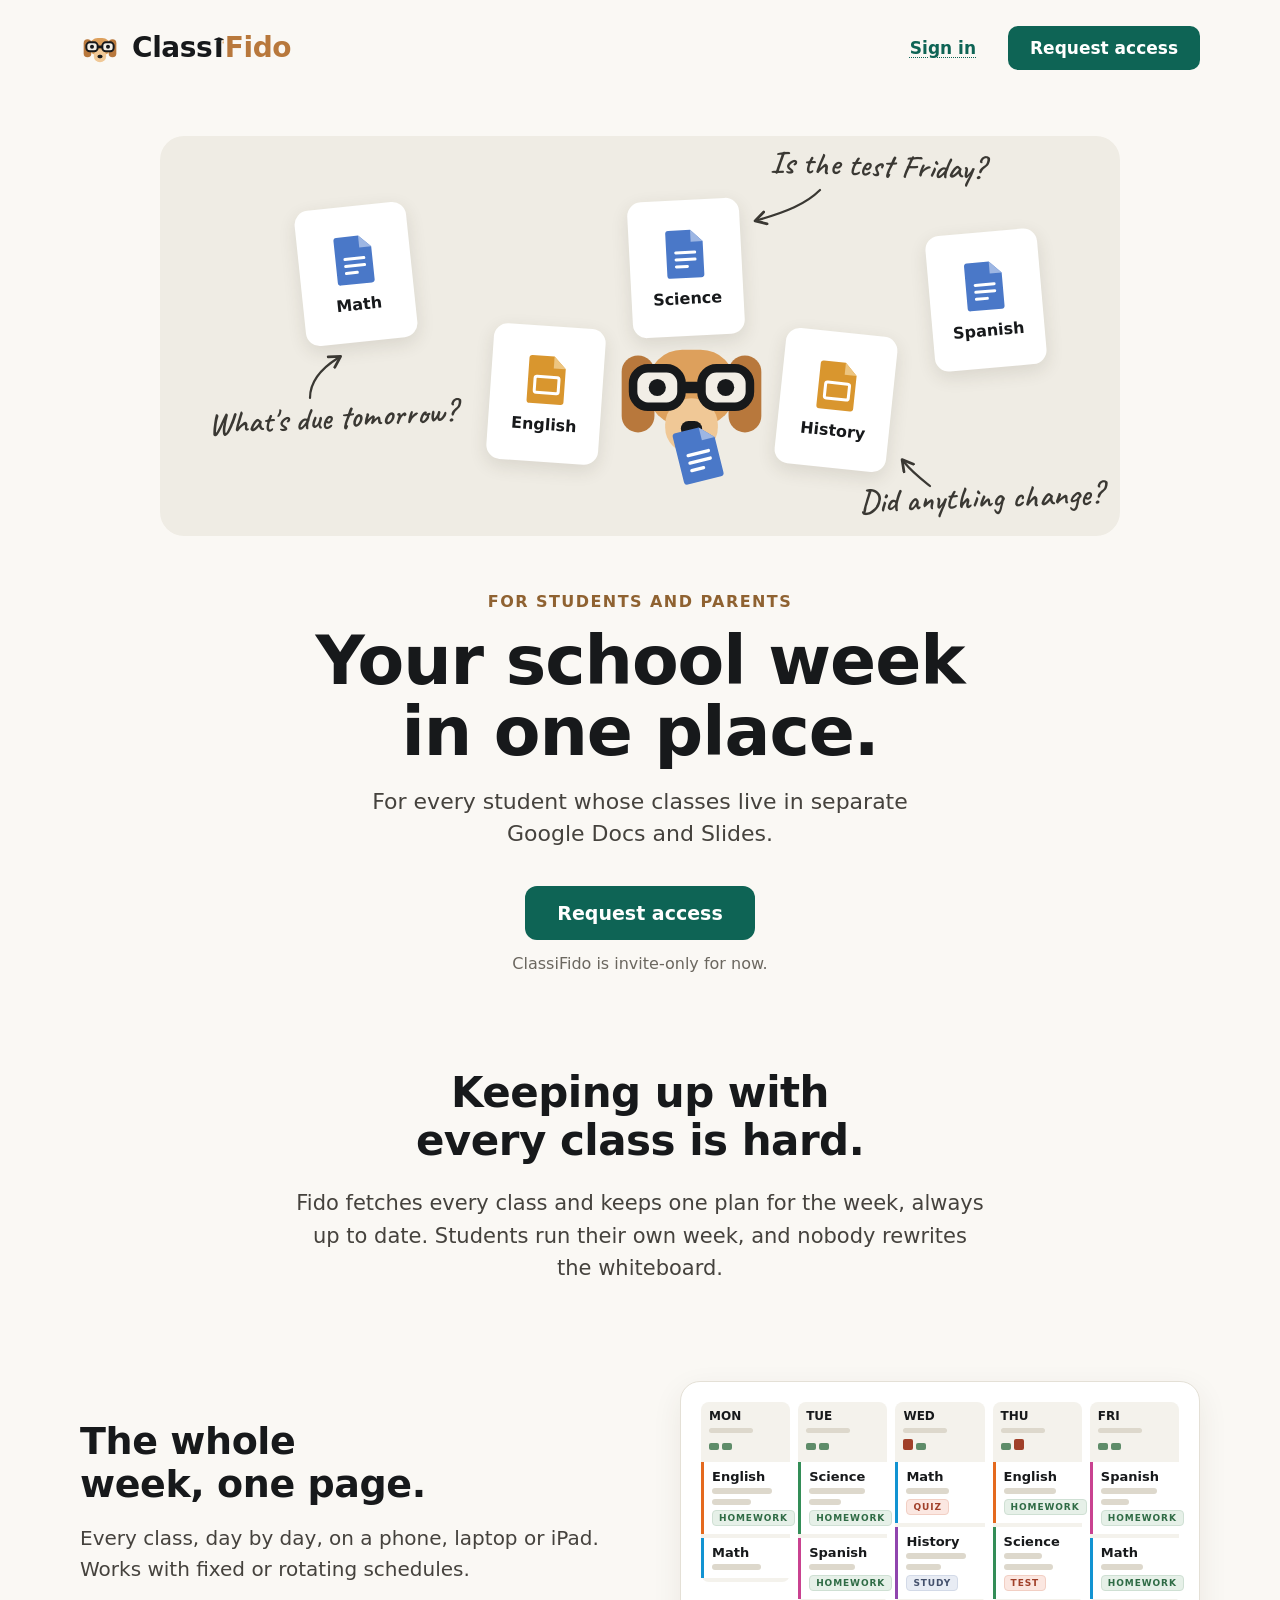
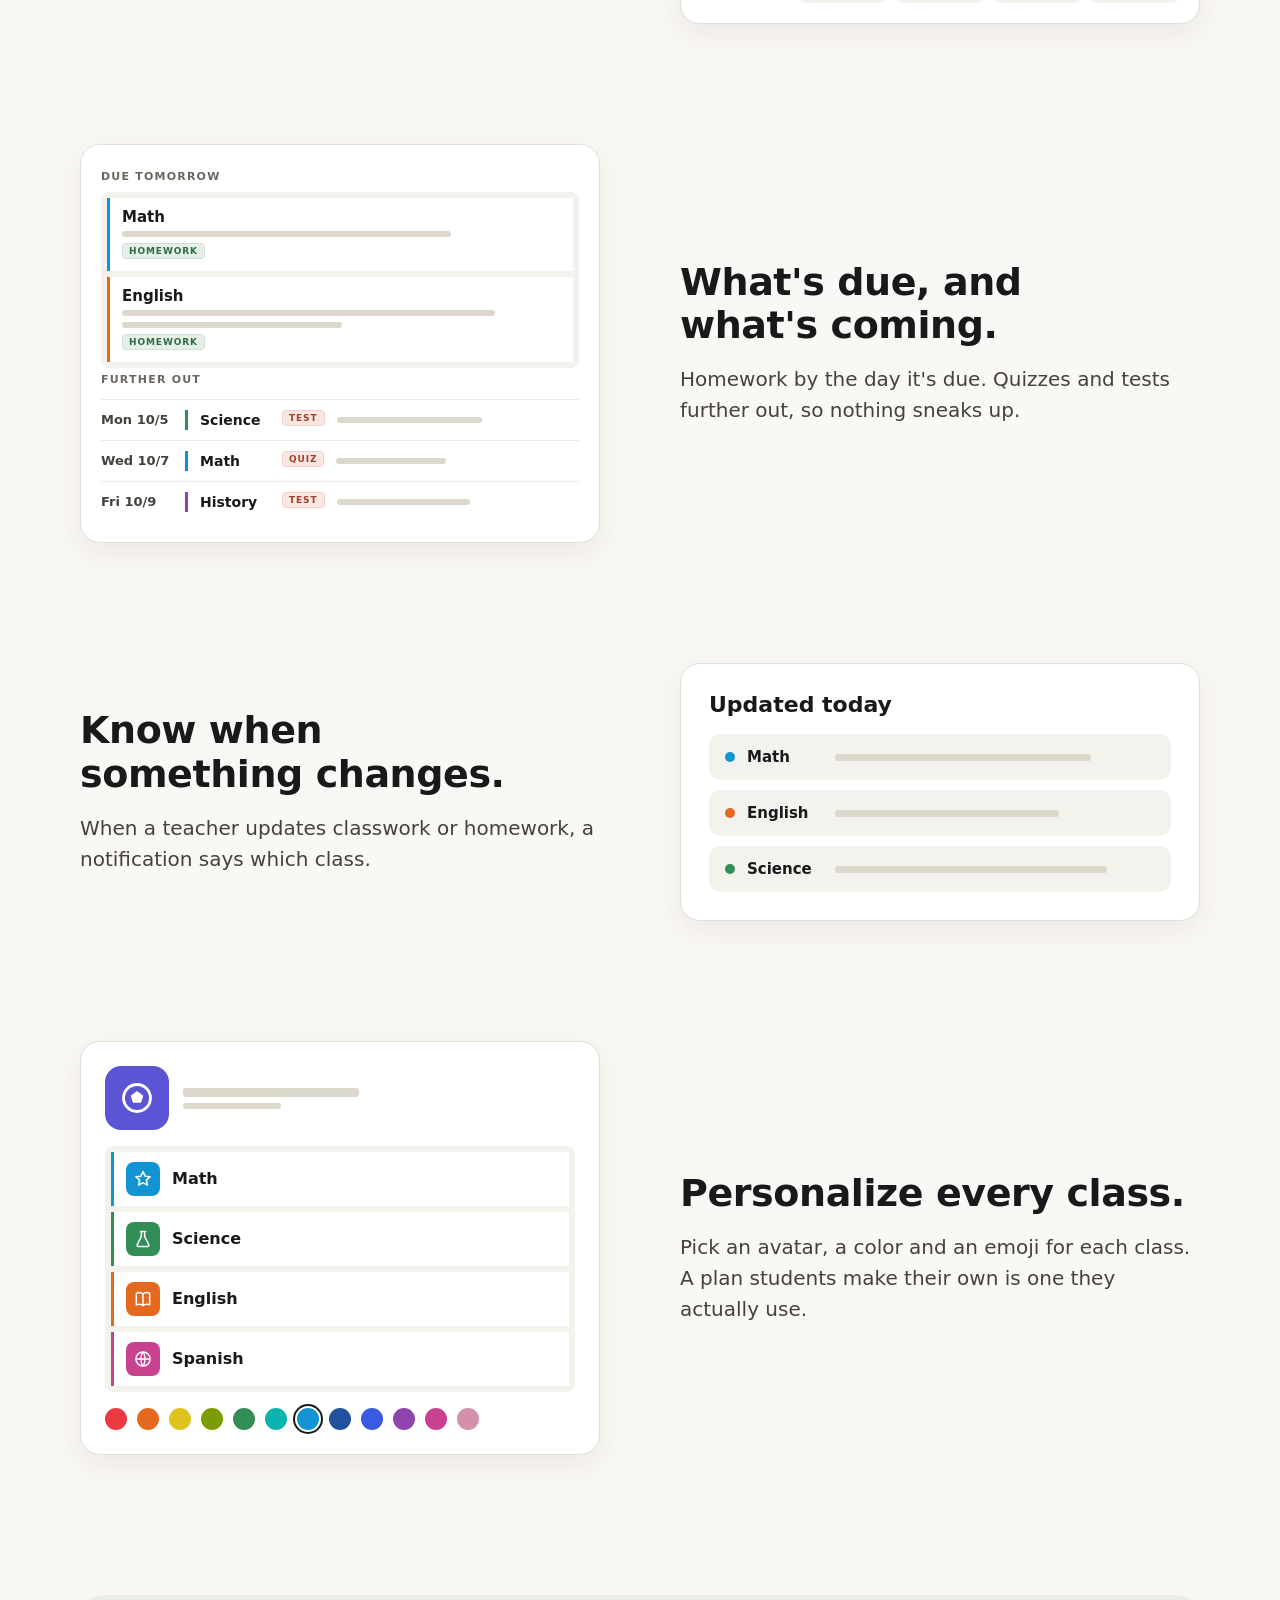
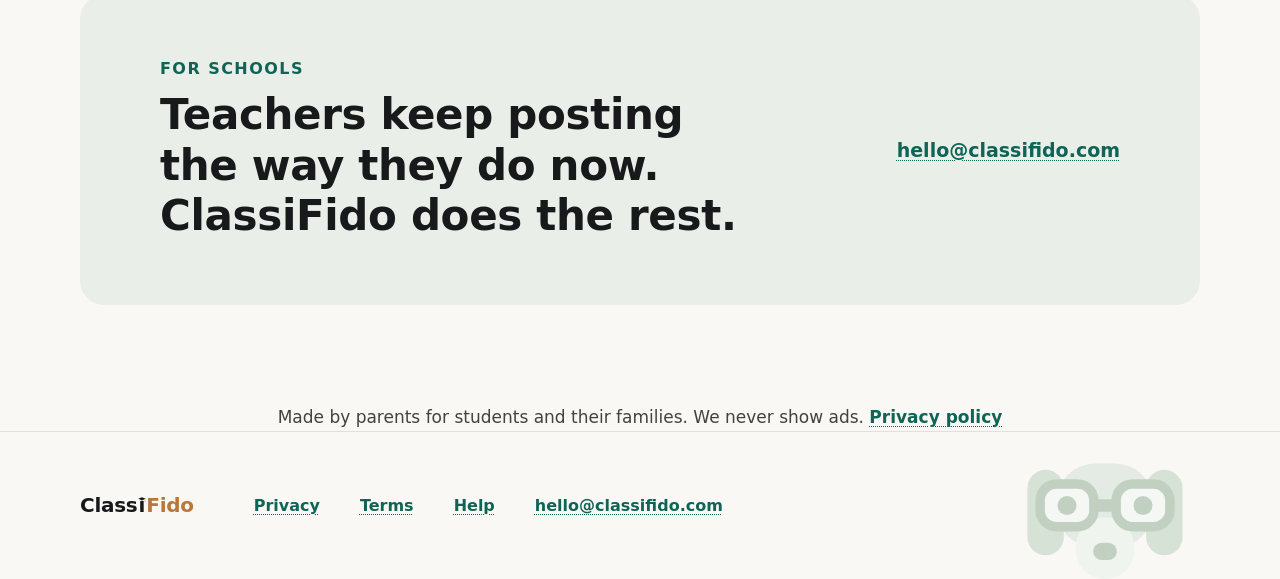
==== commit 54d9070b: "Hold "Google Docs" together, and tell a crawler where the four pages are **The subline.** `and&nbsp;" ====
--- a/index.html
+++ b/index.html
@@ -105,7 +105,7 @@
 </div>
 <div class="eyebrow">For students and parents</div>
 <h1>Your school week in one place.</h1>
-<p class="sub">For every student whose classes live in separate Google Docs and&nbsp;Slides.</p>
+<p class="sub">For every student whose classes live in separate Google&nbsp;Docs and&nbsp;Slides.</p>
 <a class="btn" href="mailto:hello@classifido.com?subject=Request%20access">Request access</a>
 <p class="note">ClassiFido is invite-only for now.</p>
 </section>
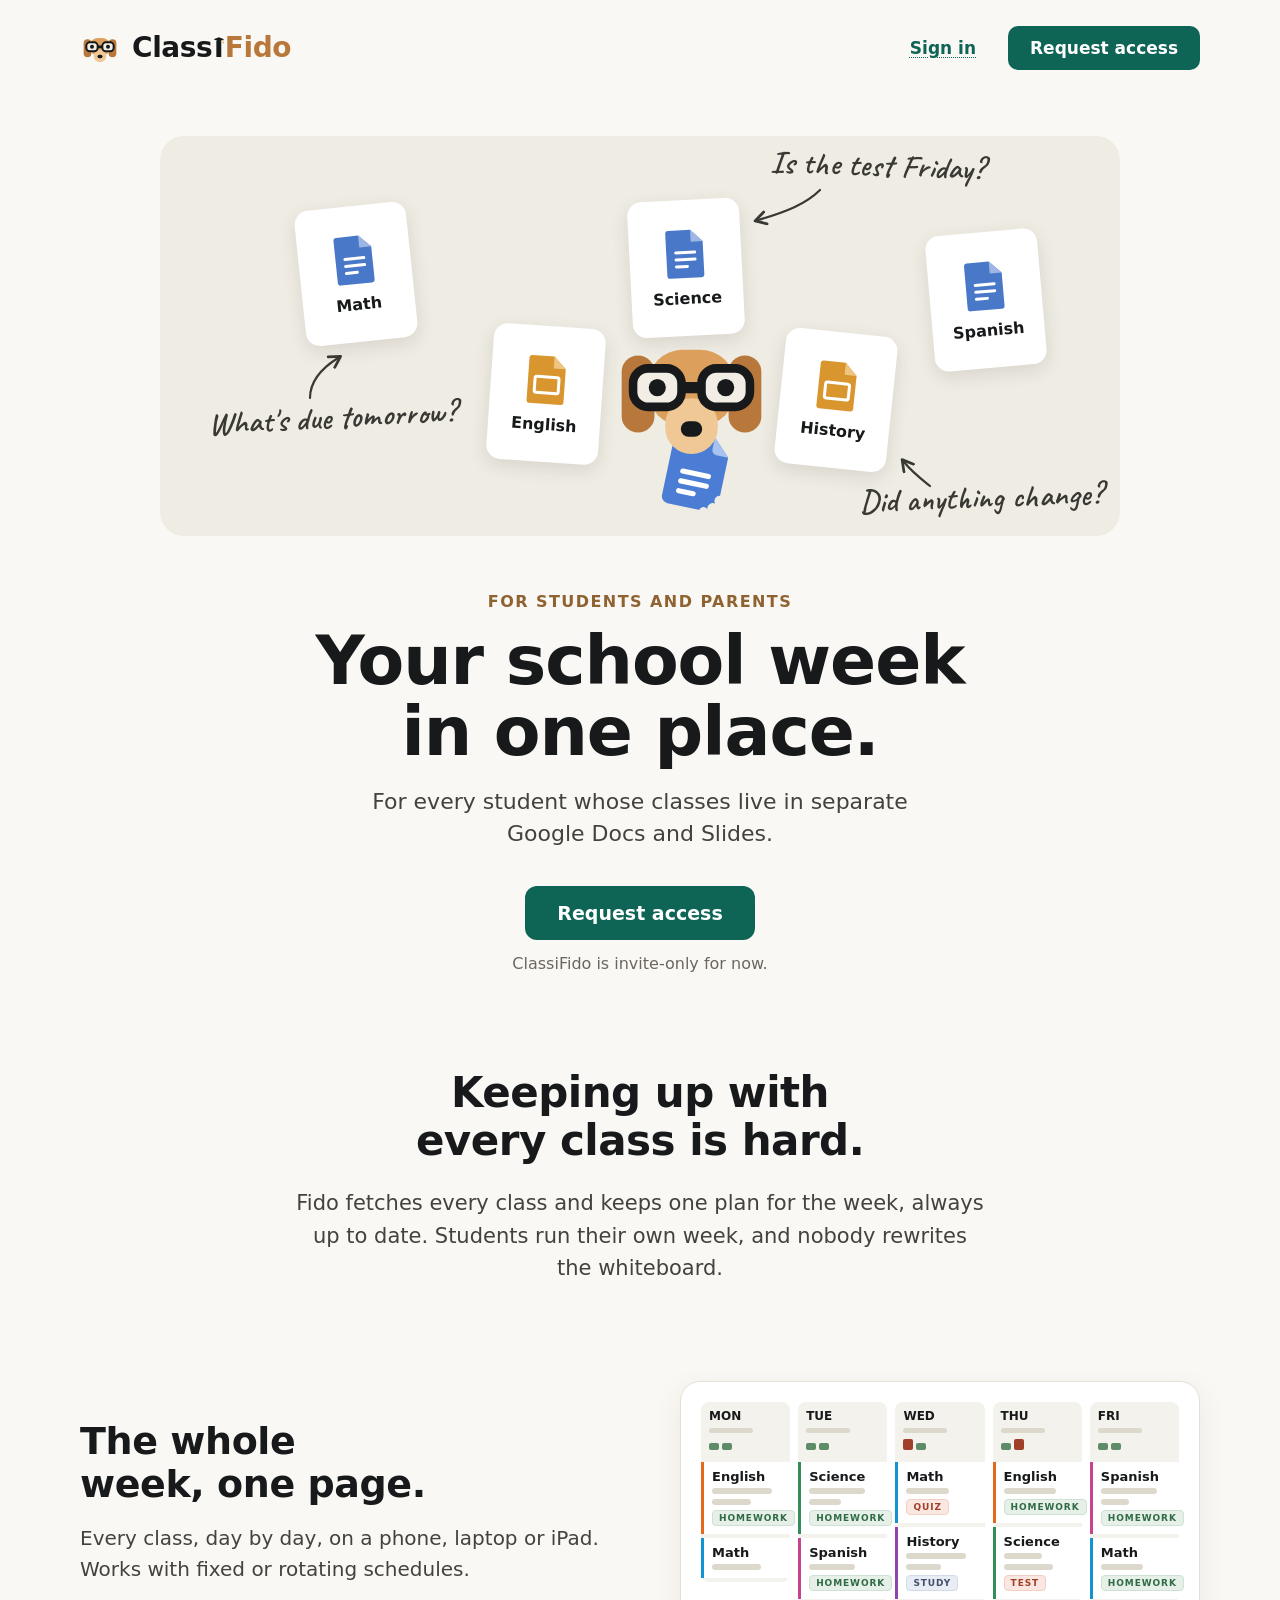
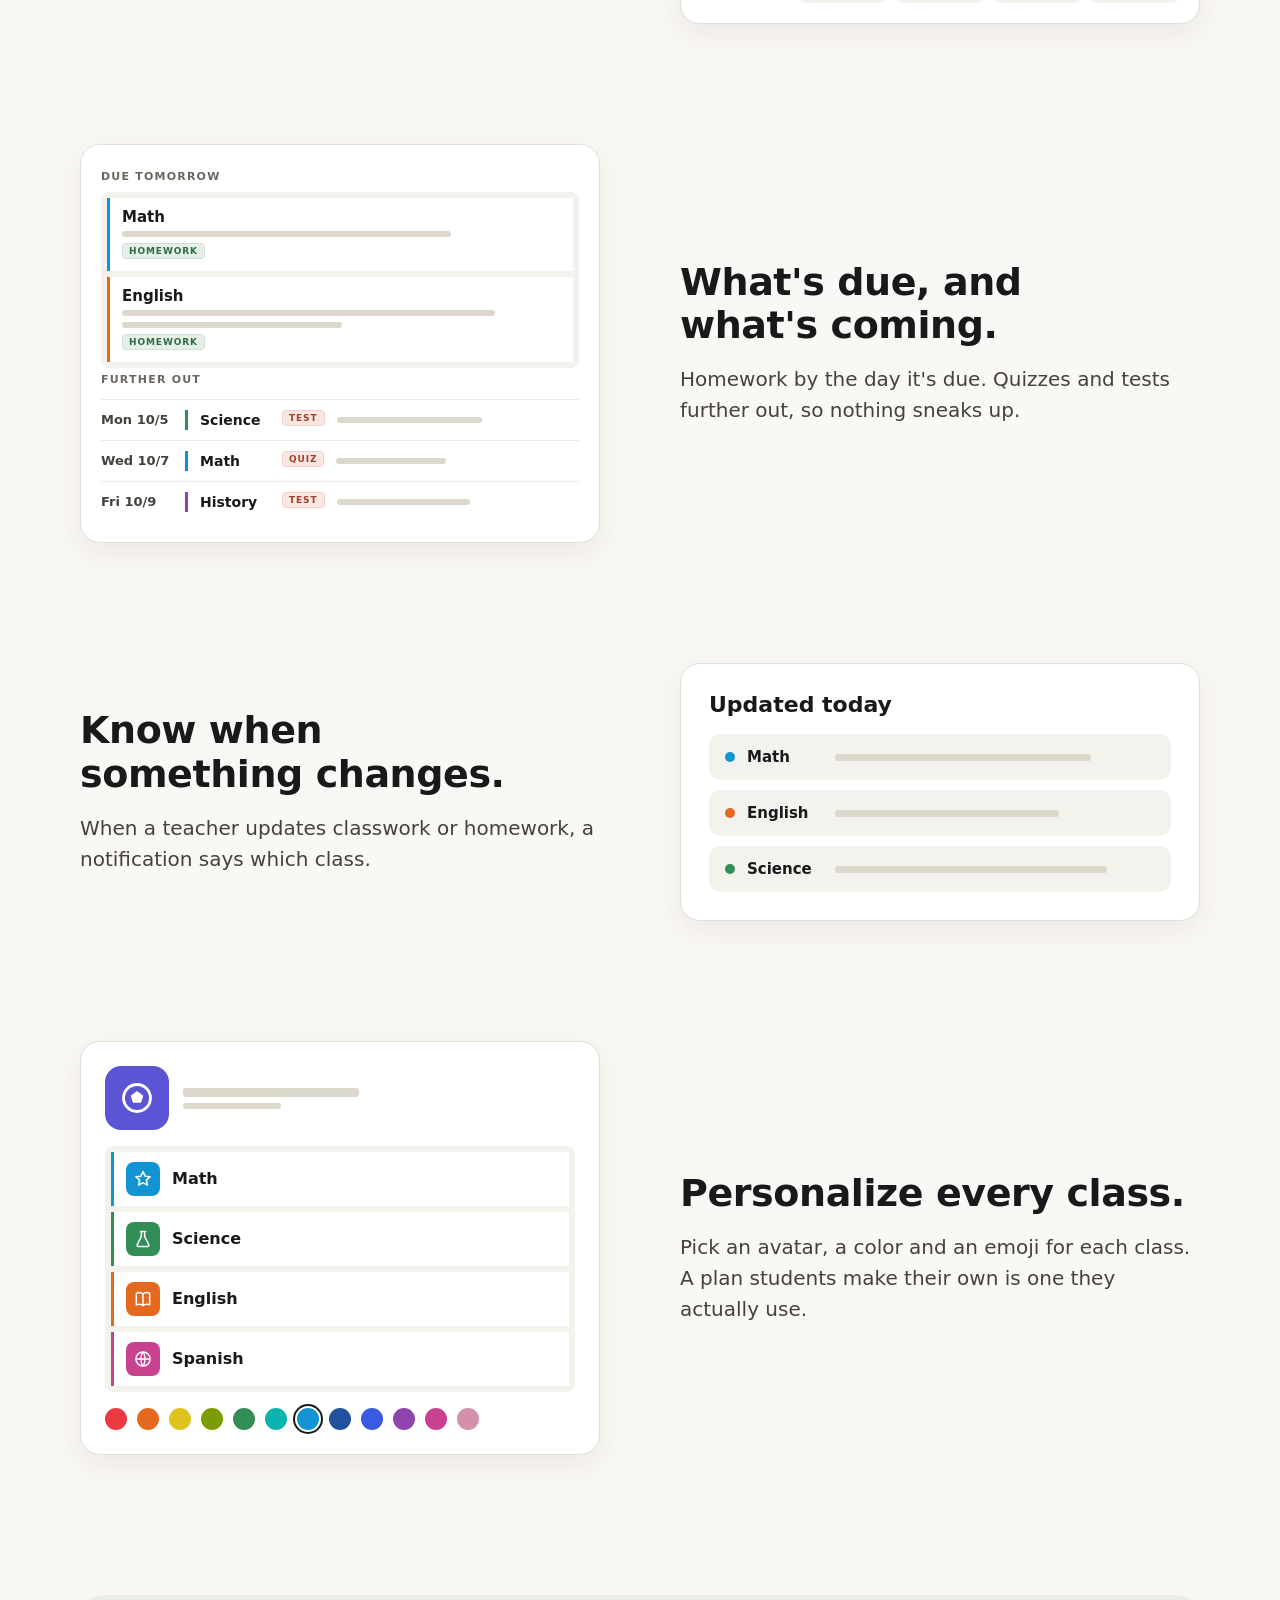
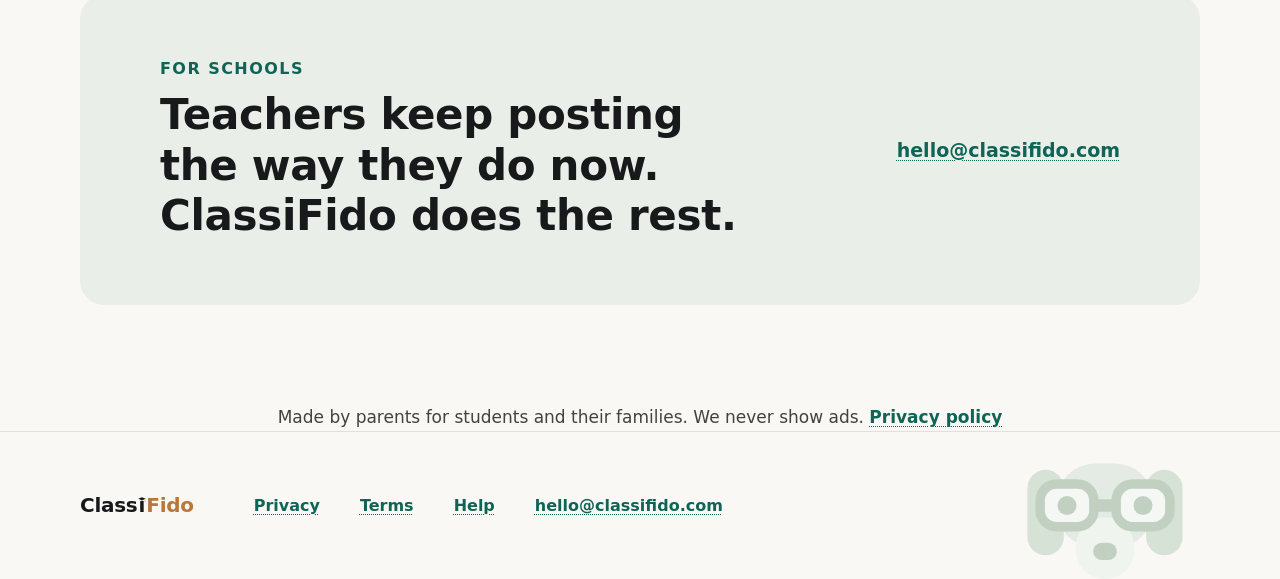
==== commit 6ee24f2c: "Fido holds the document in one drawing, and a page for when he ate one **The hero.** Fido and the pa" ====
--- a/index.html
+++ b/index.html
@@ -9,60 +9,6 @@
 <meta property="og:url" content="https://classifido.com/">
 <meta property="og:title" content="ClassiFido">
 <meta property="og:description" content="Your school week in one place.">
-<style>
-/* =========================================================================
- * THE NAME TREATMENT HERE IS A COPY OF THE SIGN-IN PAGE'S OUTPUT.
- * =========================================================================
- *
- * Every value below -- the wordmark rules, the cap's placement and its three
- * em steps -- was taken from what `src/render.py` in the product repo
- * actually rendered, by calling `render.sign_in_page()` and reading the
- * document it returned. Nothing here was redrawn, re-derived, or measured
- * off a screenshot, and the homepage redesign did not touch a character of
- * it: the rules were lifted out of the previous version of this file
- * mechanically and written back.
- *
- * **Why a copy and not a third implementation.** The mortarboard's optical
- * scale is already a deliberate duplication: `web/src/Wordmark.jsx` and
- * `render.py` both hold it because Python cannot import JSX, and
- * `tests/test_wordmark_cap.py` keeps the pair honest with a shared ten-input
- * golden table. A third hand-drawn copy would be a third answer to the same
- * question with no test behind it. This file is a rendered artifact instead:
- * when render.py's changes, re-run it and re-copy. See the README.
- *
- * **The lockup now appears twice on this page, in the bar and in the footer,
- * at two sizes, and that changed nothing here.** `.wordmark` reads
- * `--wordmark` and the cap is in `em`, so a size is asked for by declaring
- * `--wordmark` on the element that wants it -- which `/site.css` does, for
- * those two places, and which leaves `.doc h1` on the privacy and terms pages
- * reading the body-level value it always read.
- *
- * **Everything else this page draws is in `/site.css`**, including `.mark`
- * and `.watermark`: the size and position of an image is layout, and this
- * page now places both of them.
- * ---------------------------------------------------------------------- */
-.wordmark {
-  font-weight: 600;
-  letter-spacing: -.015em;
-  line-height: 1;
-  white-space: nowrap;
-  color: #17191b;
-  font-size: var(--wordmark);
-}
-.i { position: relative; display: inline-block; line-height: 1; margin: 0 .06em; }
-.cap {
-  position: absolute;
-  left: 50%;
-  bottom: .60em;
-  transform: translateX(-50%);
-}
-.fido { color: #b8783c; }
-
-/* ---------------------------------------------- sign_in_cap_css(), verbatim */
-.cap { width: .40em; height: .304em; }
-@media (max-width: 1014px) { .cap { width: .40em; height: .304em; } }
-@media (max-width: 612px) { .cap { width: .42em; height: .319em; } }
-</style>
 <link rel="stylesheet" href="/site.css">
 </head>
 <body>
@@ -91,8 +37,7 @@
 <section class="hero" id="top">
 <div class="hero-art">
 <div class="hero-card c-math"><svg viewBox="0 0 40 50" aria-hidden="true"><use href="#doc-text"></use></svg><span>Math</span></div><div class="hero-card c-english"><svg viewBox="0 0 40 50" aria-hidden="true"><use href="#doc-slide"></use></svg><span>English</span></div><div class="hero-card c-science"><svg viewBox="0 0 40 50" aria-hidden="true"><use href="#doc-text"></use></svg><span>Science</span></div><div class="hero-card c-history"><svg viewBox="0 0 40 50" aria-hidden="true"><use href="#doc-slide"></use></svg><span>History</span></div><div class="hero-card c-spanish"><svg viewBox="0 0 40 50" aria-hidden="true"><use href="#doc-text"></use></svg><span>Spanish</span></div>
-<img class="mark hero-fido" src="[data-uri]" alt="" aria-hidden="true">
-<svg class="hero-doc" viewBox="0 0 40 50" aria-hidden="true"><use href="#doc-text"></use></svg>
+<img class="hero-fido" src="/fido-holding-document.svg" alt="" aria-hidden="true" width="120" height="150">
 <svg class="hero-arrows" viewBox="0 0 960 400" preserveAspectRatio="none" aria-hidden="true">
 <defs><marker id="ah" viewBox="0 0 10 10" refX="6" refY="5" markerWidth="7" markerHeight="7" orient="auto"><path d="M1 1L8 5L1 9" fill="none" stroke="#3a3833" stroke-width="1.8" stroke-linecap="round" stroke-linejoin="round"></path></marker></defs>
 <path d="M150 262 C 150 244, 162 232, 178 222" fill="none" stroke="#3a3833" stroke-width="2.2" stroke-linecap="round" marker-end="url(#ah)"></path>
--- a/site.css
+++ b/site.css
@@ -10,16 +10,15 @@
  * three copies of one answer is three answers waiting to drift, so they are
  * here once now. Re-copying from render.py means editing THIS file.
  *
- * What is NOT here: the name treatment. `.wordmark` / `.i` / `.cap` /
- * `.fido` and the three cap size rules stay inline in `index.html`, because
- * they are a rendered artifact of one function -- `render.sign_in_page()` --
- * and re-copying them means replacing that block, not editing this file.
- *
- * `.mark` and `.watermark` USED to be named in this sentence and are not any
- * more: they are the size and the position of an image, which is layout, and
- * the homepage now places both in two places each. They live below with the
- * rest of the homepage. The image data itself is untouched and there is still
- * exactly one drawing of the dog and one of the faded dog.
+ * The name treatment is now here too, and it is the one thing in this file
+ * that is COPIED rather than written: `.wordmark` / `.i` / `.cap` / `.fido`
+ * and the three cap sizes are what `render.sign_in_page()` rendered, and
+ * re-copying them means replacing that block rather than editing it line by
+ * line. Its own comment says so where it sits.
+ *
+ * `.mark` and `.watermark` are here as well: the size and the position of an
+ * image is layout. The image data is untouched, and the dog and the faded dog
+ * are still drawn once each.
  * ---------------------------------------------------------------------- */
 
 @font-face { font-family: "Source Sans 3"; font-style: normal; font-weight: 400;
@@ -62,6 +61,65 @@
   }
 }
 
+/* **This block moved here out of `index.html` and not one character of it
+ * changed on the way.** The reason it used to sit inline was that one page
+ * had an element for it. Two do now: `404.html` carries the same bar and the
+ * same footer, so the same lockup, and a second copy of these rules would be
+ * a second answer to a question this file exists to answer once.
+ * ---------------------------------------------------------------------- */
+/* =========================================================================
+ * THE NAME TREATMENT HERE IS A COPY OF THE SIGN-IN PAGE'S OUTPUT.
+ * =========================================================================
+ *
+ * Every value below -- the wordmark rules, the cap's placement and its three
+ * em steps -- was taken from what `src/render.py` in the product repo
+ * actually rendered, by calling `render.sign_in_page()` and reading the
+ * document it returned. Nothing here was redrawn, re-derived, or measured
+ * off a screenshot, and the homepage redesign did not touch a character of
+ * it: the rules were lifted out of the previous version of this file
+ * mechanically and written back.
+ *
+ * **Why a copy and not a third implementation.** The mortarboard's optical
+ * scale is already a deliberate duplication: `web/src/Wordmark.jsx` and
+ * `render.py` both hold it because Python cannot import JSX, and
+ * `tests/test_wordmark_cap.py` keeps the pair honest with a shared ten-input
+ * golden table. A third hand-drawn copy would be a third answer to the same
+ * question with no test behind it. This file is a rendered artifact instead:
+ * when render.py's changes, re-run it and re-copy. See the README.
+ *
+ * **The lockup now appears twice on this page, in the bar and in the footer,
+ * at two sizes, and that changed nothing here.** `.wordmark` reads
+ * `--wordmark` and the cap is in `em`, so a size is asked for by declaring
+ * `--wordmark` on the element that wants it -- which `/site.css` does, for
+ * those two places, and which leaves `.doc h1` on the privacy and terms pages
+ * reading the body-level value it always read.
+ *
+ * **Everything else this page draws is in `/site.css`**, including `.mark`
+ * and `.watermark`: the size and position of an image is layout, and this
+ * page now places both of them.
+ * ---------------------------------------------------------------------- */
+.wordmark {
+  font-weight: 600;
+  letter-spacing: -.015em;
+  line-height: 1;
+  white-space: nowrap;
+  color: #17191b;
+  font-size: var(--wordmark);
+}
+.i { position: relative; display: inline-block; line-height: 1; margin: 0 .06em; }
+.cap {
+  position: absolute;
+  left: 50%;
+  bottom: .60em;
+  transform: translateX(-50%);
+}
+.fido { color: #b8783c; }
+
+/* ---------------------------------------------- sign_in_cap_css(), verbatim */
+.cap { width: .40em; height: .304em; }
+@media (max-width: 1014px) { .cap { width: .40em; height: .304em; } }
+@media (max-width: 612px) { .cap { width: .42em; height: .319em; } }
+
 /* ------------------------------------------------------------------ links
  *
  * The face is `web/src/link.css`'s, and the sign-in page's `.secondary`
@@ -100,7 +158,7 @@
    with 13px of padding -- in a wrapped paragraph that overlaps the lines
    above and below it. In prose a link takes the face above and the size of
    the sentence it sits in, and nothing more. */
-nav a, .contact a {
+nav a, .contact a, .gone .back a {
   display: inline-block;
   font-size: var(--small);
   padding: 13px 4px;
@@ -323,8 +381,8 @@
   --card-h: 8.5em;
   --hand: 2em;
   --hero-mark: 10.7em;
-  --hero-doc: 2.75em;
   --footer-dog: 190px;
+  --gone-dog: 208px;
 }
 @media (max-width: 1014px) {
   body {
@@ -334,6 +392,7 @@
     --nav-link: 16px;
     --art: min(16px, calc(1.6667vw - 1.6px));
     --footer-dog: 156px;
+    --gone-dog: 176px;
   }
 }
 @media (max-width: 612px) {
@@ -351,8 +410,8 @@
     --card-h: 7.2857em;
     --hand: 1.7857em;
     --hero-mark: 7.5em;
-    --hero-doc: 2.143em;
     --footer-dog: 120px;
+    --gone-dog: 148px;
   }
 }
 
@@ -509,26 +568,34 @@
 .c-history { left: 64.58%; top: 49%;   transform: rotate(6deg); }
 .c-spanish { left: 80.21%; top: 24%;   transform: rotate(-5deg); }
 
-/* Fido, holding a document. The dog is `img.mark` -- the same file, the same
-   bytes, as the dog in the bar above and as the faded one in the corner
-   below -- sized through `--mark` exactly as the bar's is. The document is
-   not a mark; it is one of this page's abstract documents, drawn like the
-   five on the cards. */
-.hero-fido { --mark: var(--hero-mark); position: absolute; left: 46.49%; top: 42.79%; }
-/* **Anchored at the top edge of the paper, not at its middle.** Whatever
-   angle it is turned to, the corner in his teeth has to stay in his teeth:
-   `transform-origin: top center` pins the point that is being held and swings
-   the rest of the sheet below it. `left` is the mouth's own centre line --
-   52.5% of the way across the mark, which lands at 55.4% of the panel. */
-.hero-doc {
+/* **Fido with the document already in his teeth: one drawing, one file.**
+   This used to be `img.mark` with a separate document element placed at the
+   mouth, and the two had to be kept in step by hand at every width. It is
+   now `/fido-holding-document.svg`, which holds both.
+
+   **The dog in that file is not a redraw.** Its thirteen shapes are the
+   existing mark's thirteen shapes, element for element and colour for
+   colour -- checked against the mark's own bytes, not assumed. What the file
+   adds is the paper, turned 12 degrees, with three bites taken out of the
+   edge he is holding, and a viewBox 30 units taller to hang it in.
+
+   **Which is why the size is a width and a ratio, not a square.** The dog
+   still occupies the top 120 units of a 120-wide box, exactly as it did; the
+   extra 30 units are below him. So the width stays `--hero-mark` -- the same
+   number as before, at every breakpoint -- and the height is that times
+   150/120. The dog therefore lands on the same pixels it did before this
+   change, and the paper hangs off the bottom.
+
+   It is an `<img>` and NOT inlined, deliberately: the file carries a `mask`
+   with an id, and two inlined copies on one page would be two elements
+   claiming one id. A file cannot collide with itself. */
+.hero-fido {
   position: absolute;
-  left: 55.4%;
-  top: 73%;
-  width: var(--hero-doc);
-  height: auto;
   display: block;
-  transform-origin: top center;
-  transform: translateX(-50%) rotate(-14deg);
+  left: 46.49%;
+  top: 42.79%;
+  width: var(--hero-mark);
+  height: calc(var(--hero-mark) * 1.25);
 }
 
 /* The arrows that tie each note to what it is asking about. Their own
@@ -731,6 +798,44 @@
 .pers .swatches { display: flex; flex-wrap: wrap; gap: 10px; }
 .pers .swatches i { width: 22px; height: 22px; border-radius: 50%; background: var(--k); }
 .pers .swatches i.on { box-shadow: 0 0 0 2px #fff, 0 0 0 4px #17191b; }
+
+/* ------------------------------------------------------------ not found
+ *
+ * `404.html`, which the host serves for any address it does not have. It is
+ * the homepage's bar and the homepage's footer with one thing between them,
+ * so almost everything it needs is already above; what is here is the middle.
+ *
+ * `flex-grow` on the middle is what holds the footer down: `.home` is a
+ * column and this page is short, so without it the footer would sit under
+ * the heading halfway up an empty screen.
+ *
+ * The dog is the hero's file at a size of its own -- the same drawing, the
+ * same 150/120, sized by its width like the hero's is. */
+.gone {
+  flex-grow: 1;
+  display: flex;
+  flex-direction: column;
+  align-items: center;
+  justify-content: center;
+  text-align: center;
+  padding-top: 64px;
+  padding-bottom: 88px;
+}
+.gone-fido {
+  display: block;
+  width: var(--gone-dog);
+  height: calc(var(--gone-dog) * 1.25);
+}
+.gone h1 {
+  margin-top: 30px;
+  font-size: var(--h2-lead);
+  line-height: 1.15;
+  letter-spacing: -.012em;
+}
+/* 11px, and the link's own 13px of touch padding under it, is the 24px a
+   reader sees -- the same bookkeeping the `nav` and `.contact` rules do. */
+.gone .back { margin-top: 11px; font-size: var(--nav-link); }
+.gone .back a { font-size: var(--nav-link); }
 
 /* ---------------------------------------------------------------- schools */
 .schools {
@@ -850,7 +955,6 @@
   .c-english { left: 69%;   top: 20.67%; transform: rotate(5deg); }
   .c-history, .c-spanish, .hero-arrows { display: none; }
   .hero-fido { left: 66.2%; top: 52.6%; }
-  .hero-doc  { left: 81.5%; top: 78%; }
   .h-due     { left: 4.68%; top: 60%;    transform: rotate(-3deg); }
   .h-test    { left: 4.68%; top: 71.33%; transform: rotate(2deg); }
   .h-change  { left: 4.68%; top: 82.67%; transform: rotate(-1deg); }
